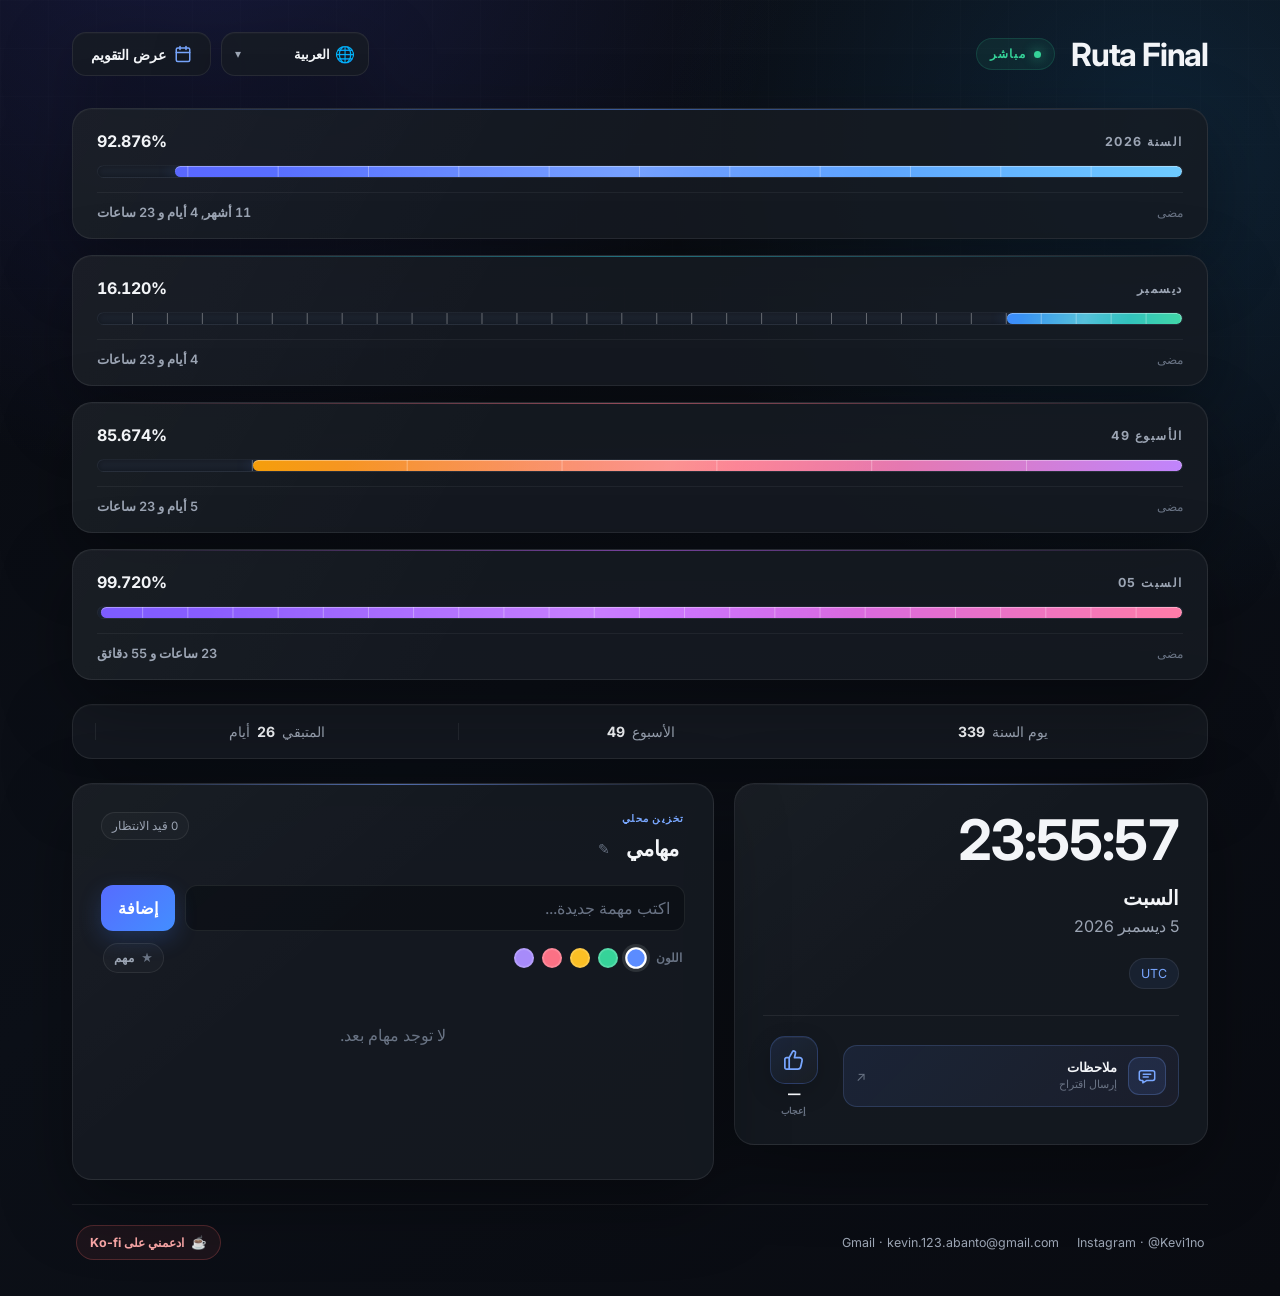
==== ar/index.html @ 969a5e6c "Añade versiones multilingües y detección de idioma" ====
<!DOCTYPE html>
<html lang="ar" dir="rtl" data-locale-code="ar" data-build="standalone-v14-i18n">
<head>
    <meta charset="UTF-8">

    <meta
        name="viewport"
        content="width=device-width, initial-scale=1.0"
    >

    <!-- SEO principal: traducir estos metadatos en cada versión de idioma -->
    <title>تقدّم السنة والشهر والأسبوع واليوم | RutaFinal</title>

    <meta
        name="description"
        content="شاهد لحظيًا مقدار ما مضى وما تبقّى من السنة والشهر والأسبوع واليوم. نظّم مهامك وأضف ملاحظات لكل يوم في التقويم."
    >

    <meta
        name="robots"
        content="index, follow, max-image-preview:large, max-snippet:-1, max-video-preview:-1"
    >

    <link rel="canonical" href="https://big-strategy.com/ar/">

    <link rel="alternate" hreflang="es" href="https://big-strategy.com/">
    <link rel="alternate" hreflang="en" href="https://big-strategy.com/en/">
    <link rel="alternate" hreflang="pt-BR" href="https://big-strategy.com/pt/">
    <link rel="alternate" hreflang="zh-Hans" href="https://big-strategy.com/zh/">
    <link rel="alternate" hreflang="ja" href="https://big-strategy.com/ja/">
    <link rel="alternate" hreflang="ko" href="https://big-strategy.com/ko/">
    <link rel="alternate" hreflang="de" href="https://big-strategy.com/de/">
    <link rel="alternate" hreflang="fr" href="https://big-strategy.com/fr/">
    <link rel="alternate" hreflang="it" href="https://big-strategy.com/it/">
    <link rel="alternate" hreflang="hi" href="https://big-strategy.com/hi/">
    <link rel="alternate" hreflang="ar" href="https://big-strategy.com/ar/">
    <link rel="alternate" hreflang="ru" href="https://big-strategy.com/ru/">
    <link rel="alternate" hreflang="x-default" href="https://big-strategy.com/">

    <!-- Identidad visual compartida por todos los idiomas -->
    <link rel="icon" href="/favicon.ico">
    <link rel="icon" type="image/png" sizes="48x48" href="/favicon-48x48.png">
    <link rel="icon" type="image/png" sizes="32x32" href="/favicon-32x32.png">
    <link rel="icon" type="image/png" sizes="16x16" href="/favicon-16x16.png">
    <link rel="apple-touch-icon" sizes="180x180" href="/apple-touch-icon.png">
    <link rel="manifest" href="/site.webmanifest">

    <meta name="application-name" content="RutaFinal">
    <meta name="apple-mobile-web-app-title" content="RutaFinal">
    <meta name="theme-color" content="#090b11">
    <meta name="color-scheme" content="dark">

    <!-- Vista previa al compartir; el texto se localizará por idioma -->
    <meta property="og:type" content="website">
    <meta property="og:site_name" content="RutaFinal">
    <meta property="og:locale" content="ar_SA">
    <meta property="og:url" content="https://big-strategy.com/ar/">
    <meta property="og:title" content="تقدّم السنة والشهر والأسبوع واليوم | RutaFinal">
    <meta property="og:description" content="شاهد لحظيًا مقدار ما مضى وما تبقّى من السنة والشهر والأسبوع واليوم. نظّم مهامك وأضف ملاحظات لكل يوم في التقويم.">

    <meta name="twitter:card" content="summary">
    <meta name="twitter:title" content="تقدّم السنة والشهر والأسبوع واليوم | RutaFinal">
    <meta name="twitter:description" content="شاهد لحظيًا مقدار ما مضى وما تبقّى من السنة والشهر والأسبوع واليوم. نظّم مهامك وأضف ملاحظات لكل يوم في التقويم.">

    <script type="application/ld+json">
    {
        "@context": "https://schema.org",
        "@type": "WebApplication",
        "name": "RutaFinal",
        "url": "https://big-strategy.com/ar/",
        "description": "شاهد لحظيًا مقدار ما مضى وما تبقّى من السنة والشهر والأسبوع واليوم. نظّم مهامك وأضف ملاحظات لكل يوم في التقويم.",
        "applicationCategory": "ProductivityApplication",
        "operatingSystem": "Any",
        "browserRequirements": "Requires JavaScript",
        "inLanguage": "ar",
        "isAccessibleForFree": true,
        "featureList": [
            "تقدّم السنة والشهر والأسبوع واليوم في الوقت الفعلي",
            "عرض الوقت المنقضي والمتبقي",
            "حفظ المهام الشخصية على الجهاز",
            "تقويم سنوي مع ملاحظات لكل يوم"
        ]
    }
    </script>

    

    <!-- Fuente Inter -->
    <link rel="preconnect" href="https://fonts.googleapis.com">

    <link
        rel="preconnect"
        href="https://fonts.gstatic.com"
        crossorigin
    >

    <link
        href="https://fonts.googleapis.com/css2?family=Inter:wght@300;400;500;600;700&display=swap"
        rel="stylesheet"
    >

    <!-- Estilos -->

    <!-- Estilos integrados: versión autónoma -->
    <style>
/* ==========================================
   VARIABLES
========================================== */

:root {
    --background: #090b11;
    --surface: rgba(23, 27, 35, 0.82);
    --surface-strong: #171b23;
    --surface-hover: #1d222c;

    --border: rgba(255, 255, 255, 0.08);
    --border-strong: rgba(255, 255, 255, 0.12);

    --text: #f3f5f8;
    --text-secondary: #9ca5b4;
    --text-muted: #697384;

    --primary: #5b8cff;
    --primary-soft: #79a7ff;
    --green: #36d399;

    --radius: 20px;

    --shadow:
        0 24px 70px rgba(0, 0, 0, 0.34),
        inset 0 1px 0 rgba(255, 255, 255, 0.025);
}


/* ==========================================
   RESET
========================================== */

*,
*::before,
*::after {
    margin: 0;
    padding: 0;
    box-sizing: border-box;
}

html {
    scroll-behavior: smooth;
}

button,
input {
    font: inherit;
}

button {
    border: none;
}

body {
    min-height: 100vh;

    font-family: "Inter", sans-serif;
    color: var(--text);

    background:
        radial-gradient(
            circle at 15% -10%,
            rgba(86, 92, 255, 0.18),
            transparent 34%
        ),
        radial-gradient(
            circle at 90% 10%,
            rgba(30, 166, 255, 0.12),
            transparent 30%
        ),
        linear-gradient(
            145deg,
            #090b11 0%,
            #0c1018 48%,
            #090b11 100%
        );

    -webkit-font-smoothing: antialiased;
    text-rendering: optimizeLegibility;
}

body::before {
    content: "";

    position: fixed;
    inset: 0;

    pointer-events: none;

    background-image:
        linear-gradient(
            rgba(255, 255, 255, 0.012) 1px,
            transparent 1px
        ),
        linear-gradient(
            90deg,
            rgba(255, 255, 255, 0.012) 1px,
            transparent 1px
        );

    background-size: 48px 48px;

    mask-image:
        linear-gradient(
            to bottom,
            black,
            transparent 85%
        );
}


/* ==========================================
   APP
========================================== */

.app {
    position: relative;
    z-index: 1;

    width: min(1200px, 100%);
    margin: 0 auto;
    padding: 32px;
}


/* ==========================================
   HEADER
========================================== */

.header {
    display: flex;
    align-items: center;
    justify-content: space-between;

    margin-bottom: 32px;
}

.logo {
    display: flex;
    align-items: center;
    gap: 16px;
}

.logo h1 {
    font-size: clamp(1.6rem, 3vw, 2rem);
    font-weight: 700;
    letter-spacing: -1.2px;
}

.live-badge {
    display: flex;
    align-items: center;
    gap: 8px;

    padding: 8px 13px;

    border: 1px solid rgba(54, 211, 153, 0.16);
    border-radius: 999px;

    background: rgba(54, 211, 153, 0.08);
    color: var(--green);

    font-size: 0.72rem;
    font-weight: 700;
    letter-spacing: 0.08em;
}

.live-dot {
    width: 7px;
    height: 7px;

    border-radius: 50%;
    background: var(--green);

    box-shadow: 0 0 12px rgba(54, 211, 153, 0.75);

    animation: pulse 2s infinite;
}

.settings-button,
.calendar-view-button {
    display: inline-flex;
    align-items: center;
    gap: 9px;

    padding: 0 18px;
    height: 44px;

    border: 1px solid var(--border);
    border-radius: 14px;

    cursor: pointer;

    background: var(--surface);
    color: var(--text);

    font-size: 0.88rem;
    font-weight: 600;
    letter-spacing: -0.01em;

    box-shadow: var(--shadow);

    transition:
        transform 180ms ease,
        background 180ms ease,
        border-color 180ms ease,
        box-shadow 180ms ease;
}

.settings-button:hover,
.calendar-view-button:hover {
    transform: translateY(-2px);

    background: var(--surface-hover);
    border-color: rgba(91, 140, 255, 0.45);
    box-shadow:
        0 10px 24px rgba(0, 0, 0, 0.35),
        0 0 16px rgba(91, 140, 255, 0.18);
}

.calendar-view-button:active {
    transform: translateY(0);
}

.calendar-view-button:focus-visible {
    outline: 3px solid rgba(121, 167, 255, 0.48);
    outline-offset: 3px;
}

.calendar-view-btn-icon {
    display: flex;
    align-items: center;
    justify-content: center;
    color: var(--primary-soft);
    flex-shrink: 0;
}

.calendar-view-btn-icon svg {
    width: 18px;
    height: 18px;
    stroke: currentColor;
}

.calendar-view-btn-text {
    white-space: nowrap;
}

/* ==========================================
   CALENDAR MODAL - MINIMALIST 4x3
========================================== */

.calendar-modal {
    position: fixed;
    inset: 0;
    z-index: 1000;

    display: flex;
    align-items: center;
    justify-content: center;

    padding: 16px;

    opacity: 0;
    visibility: hidden;
    pointer-events: none;

    transition:
        opacity 220ms ease,
        visibility 220ms ease;
}

.calendar-modal.is-open {
    opacity: 1;
    visibility: visible;
    pointer-events: auto;
}

.calendar-modal-backdrop {
    position: absolute;
    inset: 0;

    background: rgba(4, 6, 12, 0.85);
    backdrop-filter: blur(14px);
    -webkit-backdrop-filter: blur(14px);
}

.calendar-modal-dialog {
    position: relative;
    z-index: 1;

    display: flex;
    flex-direction: column;

    width: min(1560px, 96vw);
    max-height: 94vh;

    border: 1px solid var(--border-strong);
    border-radius: var(--radius);

    background:
        radial-gradient(
            circle at 10% 0%,
            rgba(255, 122, 112, 0.08),
            transparent 35%
        ),
        radial-gradient(
            circle at 90% 10%,
            rgba(91, 140, 255, 0.08),
            transparent 35%
        ),
        linear-gradient(
            165deg,
            #11151f 0%,
            #0b0e15 100%
        );

    box-shadow:
        0 32px 80px rgba(0, 0, 0, 0.7),
        0 0 0 1px rgba(255, 255, 255, 0.06);

    transform: scale(0.96) translateY(12px);
    transition: transform 240ms cubic-bezier(0.16, 1, 0.3, 1);
    overflow: hidden;
}

.calendar-modal.is-open .calendar-modal-dialog {
    transform: scale(1) translateY(0);
}

/* Header */
.calendar-modal-header {
    display: flex;
    align-items: center;
    justify-content: space-between;
    gap: 16px;

    padding: 16px 24px 12px;
    border-bottom: 1px solid rgba(255, 255, 255, 0.06);
}

.calendar-modal-title {
    display: flex;
    align-items: baseline;
    gap: 8px;

    font-size: clamp(1.3rem, 2.6vw, 1.75rem);
    font-weight: 700;
    letter-spacing: -0.02em;
    line-height: 1;
}

.calendar-title-year {
    color: #ff7a70;
    font-weight: 800;
}

.calendar-title-name {
    color: var(--text);
}

.calendar-modal-close {
    display: grid;
    place-items: center;

    width: 36px;
    height: 36px;

    border: 1px solid var(--border);
    border-radius: 10px;

    cursor: pointer;

    background: var(--surface);
    color: var(--text-secondary);

    font-size: 1.05rem;

    transition:
        transform 180ms ease,
        background 180ms ease,
        color 180ms ease,
        border-color 180ms ease;
}

.calendar-modal-close:hover {
    transform: scale(1.08);
    background: rgba(239, 68, 68, 0.16);
    color: #f87171;
    border-color: rgba(239, 68, 68, 0.4);
}

.calendar-modal-close:focus-visible {
    outline: 3px solid rgba(239, 68, 68, 0.4);
    outline-offset: 2px;
}

/* Modal Body */
.calendar-modal-body {
    padding: 14px 20px 16px;
    overflow-y: auto;
    overscroll-behavior: contain;
    display: flex;
    flex-direction: column;
    gap: 14px;
}

.calendar-modal-body::-webkit-scrollbar {
    width: 6px;
}

.calendar-modal-body::-webkit-scrollbar-track {
    background: rgba(255, 255, 255, 0.02);
}

.calendar-modal-body::-webkit-scrollbar-thumb {
    background: rgba(255, 255, 255, 0.14);
    border-radius: 999px;
}

/* 12 Months Grid: Desktop 6 columns x 2 rows (Enero - Junio / Julio - Diciembre) */
.calendar-months-grid {
    display: grid;
    grid-template-columns: repeat(6, 1fr);
    grid-template-rows: repeat(2, auto);
    gap: 14px 18px;
    width: 100%;
}

.month-card {
    display: flex;
    flex-direction: column;
    padding: 4px 6px 8px;
    background: transparent;
    border-radius: 10px;
    transition: background 160ms ease;
}

.month-card:hover {
    background: rgba(255, 255, 255, 0.02);
}

.month-card-header {
    display: flex;
    align-items: center;
    justify-content: flex-start;
    margin-bottom: 6px;
}

.month-name {
    font-size: 0.88rem;
    font-weight: 700;
    color: var(--text);
    text-transform: capitalize;
    letter-spacing: -0.01em;
}

/* Weekday header row */
.month-weekdays {
    display: grid;
    grid-template-columns: repeat(7, 1fr);
    gap: 1px;
    margin-bottom: 4px;
}

.month-weekday {
    text-align: center;
    font-size: 0.62rem;
    font-weight: 600;
    color: var(--text-muted);
    text-transform: capitalize;
}

/* Days grid */
.month-days-grid {
    display: grid;
    grid-template-columns: repeat(7, 1fr);
    gap: 2px 1px;
}

.day-cell {
    position: relative;
    aspect-ratio: 1 / 1;

    display: flex;
    align-items: center;
    justify-content: center;

    border-radius: 5px;
    font-size: 0.72rem;
    font-weight: 500;
    font-variant-numeric: tabular-nums;
    color: var(--text);
    border: 1px solid transparent;

    transition: transform 120ms ease, background 120ms ease, border-color 120ms ease;
}

.day-cell.is-empty {
    pointer-events: none;
    background: transparent;
}

.day-cell .day-number {
    position: relative;
    z-index: 1;
    line-height: 1;
}

/* Clickable Day (Hoy y fechas futuras) */
.day-cell.is-clickable {
    cursor: pointer;
}

.day-cell.is-clickable:hover {
    background: rgba(255, 255, 255, 0.08);
    transform: scale(1.16);
    z-index: 4;
}

.day-cell.is-clickable:focus-visible {
    outline: 2px solid #5b8cff;
    outline-offset: 1px;
    z-index: 4;
}

/* Day with Note: Star indicator without covering number */
.day-cell.has-note {
    border-color: rgba(245, 158, 11, 0.35);
}

.day-cell.has-note:not(.is-today) {
    background: rgba(245, 158, 11, 0.08);
}

.day-note-star {
    position: absolute;
    top: 1px;
    right: 2px;
    z-index: 3;
    font-size: 0.52rem;
    color: #fbbf24;
    line-height: 1;
    pointer-events: none;
    text-shadow: 0 0 4px rgba(251, 191, 36, 0.7);
}

/* Past Day (Con X roja y número claramente visible) */
.day-cell.is-past {
    color: var(--text);
}

.day-cell.is-past .day-number {
    color: #f3f5f8;
    font-weight: 600;
}

.day-cell.is-past .day-x-mark {
    position: absolute;
    inset: 0;
    z-index: 2;
    display: flex;
    align-items: center;
    justify-content: center;
    color: #ef4444;
    font-size: 0.92em;
    font-weight: 700;
    line-height: 1;
    pointer-events: none;
    opacity: 0.88;
}

.day-cell.is-past:hover {
    background: rgba(239, 68, 68, 0.18);
    transform: scale(1.18);
    z-index: 5;
}

/* Today (Highlighted) */
.day-cell.is-today {
    background: #5b8cff;
    border-radius: 50%;
    color: #ffffff;
    font-weight: 700;
    box-shadow: 0 0 8px rgba(91, 140, 255, 0.65);
    z-index: 3;
}

.day-cell.is-today .day-number {
    color: #ffffff;
}

.day-cell.is-today:hover {
    transform: scale(1.22);
    z-index: 5;
}

/* Future Day */
.day-cell.is-future {
    color: var(--text-secondary);
}

.day-cell.is-future:hover {
    background: rgba(255, 255, 255, 0.08);
    color: var(--text);
    transform: scale(1.18);
    z-index: 5;
}

/* Bottom Stats & Legend */
.calendar-modal-bottom {
    display: flex;
    align-items: center;
    justify-content: space-between;
    flex-wrap: wrap;
    gap: 12px 16px;

    padding-top: 14px;
    border-top: 1px solid rgba(255, 255, 255, 0.08);
}

.calendar-modal-stats {
    display: flex;
    align-items: center;
    gap: 10px;
    flex-wrap: wrap;
}

.calendar-stat-pill {
    display: inline-flex;
    align-items: center;
    gap: 8px;

    padding: 7px 14px;

    border: 1px solid var(--border);
    border-radius: 12px;

    background: var(--surface);
    font-size: 0.8rem;
    transition: transform 140ms ease, background 140ms ease;
}

.calendar-stat-pill.is-elapsed {
    border-color: rgba(239, 68, 68, 0.28);
    background: rgba(239, 68, 68, 0.08);
}

.calendar-stat-pill.is-today {
    border-color: rgba(91, 140, 255, 0.35);
    background: rgba(91, 140, 255, 0.1);
}

.calendar-stat-pill.is-remaining {
    border-color: rgba(54, 211, 153, 0.28);
    background: rgba(54, 211, 153, 0.08);
}

.calendar-stat-label {
    display: inline-flex;
    align-items: center;
    gap: 6px;
    color: var(--text-secondary);
    font-weight: 600;
}

.calendar-stat-dot {
    display: inline-block;
    width: 6px;
    height: 6px;
    border-radius: 50%;
    flex-shrink: 0;
}

.calendar-stat-pill.is-elapsed .calendar-stat-dot {
    background: #ef4444;
    box-shadow: 0 0 6px #ef4444;
}

.calendar-stat-pill.is-today .calendar-stat-dot {
    background: #5b8cff;
    box-shadow: 0 0 6px #5b8cff;
}

.calendar-stat-pill.is-remaining .calendar-stat-dot {
    background: #36d399;
    box-shadow: 0 0 6px #36d399;
}

.calendar-stat-values {
    display: inline-flex;
    align-items: baseline;
    gap: 5px;
}

.calendar-stat-val {
    color: var(--text);
    font-weight: 700;
    font-variant-numeric: tabular-nums;
}

.calendar-stat-pill.is-elapsed .calendar-stat-val {
    color: #fca5a5;
}

.calendar-stat-pill.is-today .calendar-stat-val {
    color: #93c5fd;
}

.calendar-stat-pill.is-remaining .calendar-stat-val {
    color: #6ee7b7;
}

.calendar-stat-percent {
    color: var(--text-muted);
    font-size: 0.74rem;
    font-weight: 500;
}

/* Legend */
.calendar-legend {
    display: inline-flex;
    align-items: center;
    gap: 16px;
    flex-wrap: wrap;
    font-size: 0.76rem;
    color: var(--text-secondary);
}

.calendar-legend-item {
    display: inline-flex;
    align-items: center;
    gap: 6px;
}

.legend-bullet {
    display: inline-flex;
    align-items: center;
    justify-content: center;
    width: 16px;
    height: 16px;
    border-radius: 4px;
    font-size: 0.68rem;
    font-weight: 800;
}

.legend-bullet.is-past {
    color: #ef4444;
    background: rgba(239, 68, 68, 0.16);
    border: 1px solid rgba(239, 68, 68, 0.35);
}

.legend-bullet.is-today {
    background: #5b8cff;
    border-radius: 50%;
    color: #ffffff;
    box-shadow: 0 0 6px rgba(91, 140, 255, 0.6);
}

.legend-bullet.is-remaining {
    background: rgba(255, 255, 255, 0.06);
    border: 1px solid rgba(255, 255, 255, 0.12);
    color: var(--text-muted);
}

.legend-bullet.is-note {
    background: rgba(245, 158, 11, 0.16);
    border: 1px solid rgba(245, 158, 11, 0.4);
    color: #fbbf24;
}

/* Responsive: Mobile & Tablet (3 columnas de meses y cuadros inferiores adaptados) */
@media (max-width: 960px) {
    .calendar-modal {
        padding: 8px;
    }

    .calendar-modal-dialog {
        width: 100%;
        max-height: 98vh;
        border-radius: 14px;
    }

    .calendar-modal-header {
        padding: 10px 14px 8px;
    }

    .calendar-modal-title {
        font-size: 1.15rem;
    }

    .calendar-modal-close {
        width: 32px;
        height: 32px;
        font-size: 0.95rem;
    }

    .calendar-modal-body {
        padding: 10px 12px 12px;
        gap: 10px;
    }

    /* 3 columnas x 4 filas en celular y tablet */
    .calendar-months-grid {
        grid-template-columns: repeat(3, 1fr);
        grid-template-rows: repeat(4, auto);
        gap: 8px 10px;
    }

    .month-card {
        padding: 3px 4px 6px;
    }

    .month-card-header {
        margin-bottom: 4px;
    }

    .month-name {
        font-size: 0.78rem;
    }

    .month-weekdays {
        gap: 1px;
        margin-bottom: 2px;
    }

    .month-weekday {
        font-size: 0.58rem;
    }

    .month-days-grid {
        gap: 2px 1px;
    }

    .day-cell {
        font-size: 0.68rem;
        border-radius: 4px;
    }

    .day-cell.is-past .day-x-mark {
        font-size: 0.92em;
    }

    .day-note-star {
        top: 1px;
        right: 1px;
        font-size: 0.46rem;
    }

    /* Cuadros finales de información: 100% responsive para celular */
    .calendar-modal-bottom {
        display: flex;
        flex-direction: column;
        gap: 8px;
        padding-top: 10px;
        border-top: 1px solid rgba(255, 255, 255, 0.08);
        width: 100%;
    }

    .calendar-modal-stats {
        display: grid;
        grid-template-columns: repeat(3, 1fr);
        gap: 6px;
        width: 100%;
    }

    .calendar-stat-pill {
        display: flex;
        flex-direction: column;
        align-items: center;
        justify-content: center;
        text-align: center;
        padding: 7px 4px 6px;
        border-radius: 10px;
        gap: 3px;
        min-width: 0;
        width: 100%;
    }

    .calendar-stat-label {
        font-size: 0.62rem;
        font-weight: 600;
        text-transform: uppercase;
        letter-spacing: 0.02em;
        gap: 4px;
        white-space: nowrap;
        overflow: hidden;
        text-overflow: ellipsis;
        max-width: 100%;
    }

    .calendar-stat-dot {
        width: 5px;
        height: 5px;
    }

    .calendar-stat-values {
        display: flex;
        align-items: baseline;
        justify-content: center;
        gap: 3px;
        flex-wrap: wrap;
    }

    .calendar-stat-val {
        font-size: 0.88rem;
        font-weight: 800;
        line-height: 1.1;
    }

    .calendar-stat-percent {
        font-size: 0.62rem;
        line-height: 1;
    }

    .calendar-legend {
        display: flex;
        align-items: center;
        justify-content: center;
        flex-wrap: wrap;
        gap: 6px 12px;
        padding: 6px 8px;
        border-radius: 10px;
        background: rgba(255, 255, 255, 0.03);
        border: 1px solid rgba(255, 255, 255, 0.05);
        font-size: 0.66rem;
        width: 100%;
    }

    .legend-bullet {
        width: 13px;
        height: 13px;
        font-size: 0.6rem;
    }
}

@media (max-width: 480px) {
    .calendar-months-grid {
        gap: 6px 6px;
    }

    .month-name {
        font-size: 0.72rem;
    }

    .month-weekday {
        font-size: 0.52rem;
    }

    .day-cell {
        font-size: 0.62rem;
    }

    .day-note-star {
        top: 0px;
        right: 1px;
        font-size: 0.42rem;
    }

    .calendar-modal-stats {
        gap: 4px;
    }

    .calendar-stat-pill {
        padding: 6px 2px 5px;
    }

    .calendar-stat-label {
        font-size: 0.58rem;
        gap: 3px;
    }

    .calendar-stat-val {
        font-size: 0.82rem;
    }

    .calendar-stat-percent {
        font-size: 0.58rem;
    }

    .calendar-legend {
        font-size: 0.62rem;
        gap: 4px 8px;
        padding: 4px 6px;
    }
}

/* ==========================================
   CALENDAR NOTE MODAL
========================================== */

.calendar-note-modal {
    position: fixed;
    inset: 0;
    z-index: 1050;

    display: flex;
    align-items: center;
    justify-content: center;

    padding: 16px;

    opacity: 0;
    visibility: hidden;
    pointer-events: none;

    transition:
        opacity 200ms ease,
        visibility 200ms ease;
}

.calendar-note-modal.is-open {
    opacity: 1;
    visibility: visible;
    pointer-events: auto;
}

.calendar-note-backdrop {
    position: absolute;
    inset: 0;

    background: rgba(4, 6, 12, 0.78);
    backdrop-filter: blur(8px);
    -webkit-backdrop-filter: blur(8px);
}

.calendar-note-dialog {
    position: relative;
    z-index: 1;

    width: min(440px, 100%);

    border: 1px solid var(--border-strong);
    border-radius: 18px;

    background:
        radial-gradient(
            circle at 10% 0%,
            rgba(245, 158, 11, 0.08),
            transparent 40%
        ),
        linear-gradient(
            165deg,
            #171c28 0%,
            #0e121a 100%
        );

    box-shadow:
        0 24px 60px rgba(0, 0, 0, 0.75),
        0 0 0 1px rgba(255, 255, 255, 0.06);

    transform: scale(0.95) translateY(8px);
    transition: transform 200ms cubic-bezier(0.16, 1, 0.3, 1);
    overflow: hidden;
}

.calendar-note-modal.is-open .calendar-note-dialog {
    transform: scale(1) translateY(0);
}

.calendar-note-header {
    display: flex;
    align-items: center;
    justify-content: space-between;
    gap: 12px;

    padding: 16px 20px 12px;
    border-bottom: 1px solid rgba(255, 255, 255, 0.06);
}

.calendar-note-header-info {
    display: flex;
    align-items: center;
    gap: 8px;
}

.calendar-note-icon {
    display: grid;
    place-items: center;
    width: 28px;
    height: 28px;
    border-radius: 8px;
    background: rgba(245, 158, 11, 0.15);
    border: 1px solid rgba(245, 158, 11, 0.35);
    color: #fbbf24;
    font-size: 0.9rem;
}

.calendar-note-title {
    font-size: 1.05rem;
    font-weight: 700;
    color: var(--text);
    letter-spacing: -0.01em;
}

.calendar-note-close {
    display: grid;
    place-items: center;
    width: 32px;
    height: 32px;
    border: 1px solid var(--border);
    border-radius: 8px;
    cursor: pointer;
    background: var(--surface);
    color: var(--text-secondary);
    font-size: 0.95rem;
    transition:
        transform 160ms ease,
        background 160ms ease,
        color 160ms ease,
        border-color 160ms ease;
}

.calendar-note-close:hover {
    transform: scale(1.08);
    background: rgba(239, 68, 68, 0.16);
    color: #f87171;
    border-color: rgba(239, 68, 68, 0.4);
}

.calendar-note-close:focus-visible {
    outline: 3px solid rgba(239, 68, 68, 0.4);
    outline-offset: 2px;
}

.calendar-note-form {
    display: flex;
    flex-direction: column;
    gap: 12px;
    padding: 16px 20px 20px;
}

.calendar-note-date-display {
    font-size: 0.82rem;
    font-weight: 600;
    color: #93c5fd;
    text-transform: capitalize;
}

.calendar-note-input {
    width: 100%;
    min-height: 100px;
    padding: 12px 14px;
    border-radius: 12px;
    border: 1px solid var(--border);
    background: rgba(255, 255, 255, 0.03);
    color: var(--text);
    font-family: inherit;
    font-size: 0.88rem;
    line-height: 1.5;
    resize: vertical;
    transition: border-color 160ms ease, background 160ms ease, box-shadow 160ms ease;
}

.calendar-note-input::placeholder {
    color: var(--text-muted);
}

.calendar-note-input:focus {
    outline: none;
    border-color: rgba(91, 140, 255, 0.55);
    background: rgba(255, 255, 255, 0.05);
    box-shadow: 0 0 0 3px rgba(91, 140, 255, 0.18);
}

.calendar-note-actions {
    display: flex;
    align-items: center;
    justify-content: flex-end;
    gap: 10px;
    margin-top: 4px;
}

.calendar-note-save-btn {
    display: inline-flex;
    align-items: center;
    justify-content: center;
    padding: 8px 18px;
    border: none;
    border-radius: 10px;
    background: linear-gradient(135deg, #3b82f6 0%, #2563eb 100%);
    color: #ffffff;
    font-family: inherit;
    font-size: 0.84rem;
    font-weight: 600;
    cursor: pointer;
    box-shadow: 0 4px 12px rgba(37, 99, 235, 0.35);
    transition: transform 160ms ease, box-shadow 160ms ease, filter 160ms ease;
}

.calendar-note-save-btn:hover {
    transform: translateY(-1px);
    filter: brightness(1.1);
    box-shadow: 0 6px 16px rgba(37, 99, 235, 0.45);
}

.calendar-note-save-btn:active {
    transform: translateY(0);
}

.calendar-note-delete-btn {
    display: inline-flex;
    align-items: center;
    justify-content: center;
    padding: 8px 14px;
    border: 1px solid rgba(239, 68, 68, 0.3);
    border-radius: 10px;
    background: rgba(239, 68, 68, 0.1);
    color: #fca5a5;
    font-family: inherit;
    font-size: 0.84rem;
    font-weight: 600;
    cursor: pointer;
    transition: transform 160ms ease, background 160ms ease, border-color 160ms ease;
}

.calendar-note-delete-btn:hover {
    transform: translateY(-1px);
    background: rgba(239, 68, 68, 0.2);
    border-color: rgba(239, 68, 68, 0.5);
    color: #f87171;
}

.calendar-note-delete-btn:active {
    transform: translateY(0);
}


/* ==========================================
   PROGRESS
========================================== */

.progress-panel {
    display: flex;
    flex-direction: column;
    gap: 16px;
}

.progress-card {
    --bar-start: #5a67ff;
    --bar-middle: #548fff;
    --bar-end: #6ecbff;

    position: relative;
    overflow: hidden;

    cursor: pointer;
    outline: none;

    padding: 22px 24px 18px;

    border: 1px solid var(--border);
    border-radius: var(--radius);

    background:
        linear-gradient(
            120deg,
            rgba(255, 255, 255, 0.025),
            transparent 38%
        ),
        var(--surface);

    box-shadow: var(--shadow);

    transition:
        transform 200ms ease,
        border-color 200ms ease,
        background 200ms ease;
}

.progress-card:focus-visible {
    border-color: rgba(121, 167, 255, 0.68);

    box-shadow:
        0 0 0 3px rgba(91, 140, 255, 0.14),
        var(--shadow);
}

.progress-card > .progress-info,
.progress-card > .progress-bar,
.progress-card > .progress-detail {
    will-change: transform, opacity, filter;
}

.progress-card.is-switching > .progress-info,
.progress-card.is-switching > .progress-bar,
.progress-card.is-switching > .progress-detail {
    animation:
        progress-out-left 170ms ease-in forwards;
}

.progress-card.is-entering > .progress-info,
.progress-card.is-entering > .progress-bar,
.progress-card.is-entering > .progress-detail {
    animation:
        progress-in-right 260ms cubic-bezier(0.22, 1, 0.36, 1) both;
}

.progress-card.is-remaining {
    background:
        linear-gradient(
            120deg,
            rgba(91, 140, 255, 0.075),
            transparent 42%
        ),
        var(--surface);
}

.progress-card:nth-child(2) {
    --bar-start: #3d8bfd;
    --bar-middle: #2ab7ca;
    --bar-end: #41d7a7;
}

.progress-card:nth-child(3) {
    --bar-start: #f59e0b;
    --bar-middle: #fb7185;
    --bar-end: #c084fc;
}

.progress-card:nth-child(4) {
    --bar-start: #7c5cff;
    --bar-middle: #c35fff;
    --bar-end: #ff7ca8;
}

.progress-card::before {
    content: "";

    position: absolute;
    top: 0;
    left: 24px;
    right: 24px;

    height: 1px;

    background:
        linear-gradient(
            90deg,
            transparent,
            var(--bar-middle),
            transparent
        );

    opacity: 0.55;
}

.progress-card:hover {
    transform: translateY(-2px);

    border-color: var(--border-strong);

    background:
        linear-gradient(
            120deg,
            rgba(255, 255, 255, 0.04),
            transparent 42%
        ),
        var(--surface-hover);
}

.progress-info {
    display: flex;
    align-items: center;
    justify-content: space-between;
    gap: 20px;

    margin-bottom: 14px;
}

.progress-title {
    color: var(--text-secondary);

    font-size: 0.78rem;
    font-weight: 700;
    letter-spacing: 0.12em;
}

.progress-value {
    color: var(--text);

    font-size: 1rem;
    font-weight: 700;
    font-variant-numeric: tabular-nums;
}

.progress-bar {
    --segments: 12;

    position: relative;

    width: 100%;
    height: 13px;

    overflow: hidden;

    border: 1px solid rgba(255, 255, 255, 0.035);
    border-radius: 999px;

    background:
        linear-gradient(
            180deg,
            #202734,
            #171d27
        );

    box-shadow:
        inset 0 2px 5px rgba(0, 0, 0, 0.3);
}
.progress-bar::after {
    content: "";

    position: absolute;
    inset: 0;

    pointer-events: none;
    border-radius: inherit;

    background-image:
        linear-gradient(
            to right,
            transparent calc(100% - 1px),
            rgba(255, 255, 255, 0.45) calc(100% - 1px)
        );

    background-size: calc(100% / var(--segments)) 100%;
    background-repeat: repeat-x;

    opacity: 0.75;
}
.progress-fill {
    position: relative;

    width: 0%;
    height: 100%;

    overflow: hidden;

    border-radius: inherit;

    background:
        linear-gradient(
            90deg,
            var(--bar-start) 0%,
            var(--bar-middle) 52%,
            var(--bar-end) 100%
        );

    box-shadow:
        0 0 18px rgba(79, 140, 255, 0.3),
        inset 0 1px 0 rgba(255, 255, 255, 0.35);

    transition: width 800ms cubic-bezier(0.22, 1, 0.36, 1);
}

.progress-card.is-remaining .progress-fill {
    margin-left: auto;

    background:
        linear-gradient(
            270deg,
            var(--bar-start) 0%,
            var(--bar-middle) 52%,
            var(--bar-end) 100%
        );
}

.progress-fill::after {
    content: "";

    position: absolute;
    inset: 0;

    background:
        linear-gradient(
            110deg,
            transparent 10%,
            rgba(255, 255, 255, 0.2) 45%,
            transparent 70%
        );

    transform: translateX(-80%);
}

.progress-detail {
    display: flex;
    align-items: center;
    justify-content: space-between;
    gap: 20px;

    margin-top: 14px;
    padding-top: 12px;

    border-top: 1px solid rgba(255, 255, 255, 0.055);

    color: var(--text-muted);

    font-size: 0.78rem;
}

.progress-detail strong {
    color: var(--text-secondary);

    font-size: 0.8rem;
    font-weight: 600;
    font-variant-numeric: tabular-nums;
}


/* ==========================================
   STATUS
========================================== */

.status-card {
    display: grid;
    grid-template-columns: repeat(3, 1fr);

    margin: 24px 0;
    padding: 18px 22px;

    border: 1px solid var(--border);
    border-radius: var(--radius);

    background: var(--surface);

    color: var(--text-secondary);

    box-shadow: var(--shadow);
}

.status-card span {
    display: flex;
    align-items: center;
    justify-content: center;
    gap: 7px;

    min-width: 0;

    font-size: 0.88rem;
}

.status-card span + span {
    border-left: 1px solid rgba(255, 255, 255, 0.07);
}

.status-card strong {
    color: var(--text);
    font-variant-numeric: tabular-nums;
}


/* ==========================================
   BOTTOM
========================================== */

.bottom-grid {
    display: grid;
    grid-template-columns:
        minmax(280px, 0.85fr)
        minmax(360px, 1.15fr);

    gap: 20px;
}

.clock-card,
.tasks-card {
    position: relative;
    overflow: hidden;

    min-height: 310px;
    padding: 28px;

    border: 1px solid var(--border);
    border-radius: var(--radius);

    background:
        linear-gradient(
            140deg,
            rgba(255, 255, 255, 0.025),
            transparent 42%
        ),
        var(--surface);

    box-shadow: var(--shadow);
}

.clock-card::before,
.tasks-card::before {
    content: "";

    position: absolute;
    top: 0;
    left: 26px;
    right: 26px;

    height: 1px;

    background:
        linear-gradient(
            90deg,
            transparent,
            rgba(116, 156, 255, 0.62),
            transparent
        );
}


/* ==========================================
   CLOCK
========================================== */

.clock-card {
    display: flex;
    flex-direction: column;
    justify-content: center;
}

.clock {
    margin-bottom: 18px;

    font-size: clamp(2.5rem, 5vw, 3.5rem);
    font-weight: 700;
    letter-spacing: -3px;
    line-height: 1;

    font-variant-numeric: tabular-nums;
}

.day-name {
    margin-bottom: 6px;

    font-size: 1.25rem;
    font-weight: 600;
    text-transform: capitalize;
}

.full-date {
    margin-bottom: 22px;

    color: var(--text-secondary);
    text-transform: capitalize;
}

.timezone {
    align-self: flex-start;

    display: inline-flex;
    align-items: center;

    padding: 7px 11px;

    border: 1px solid var(--border);
    border-radius: 999px;

    background: rgba(91, 140, 255, 0.08);
    color: var(--primary-soft);

    font-size: 0.78rem;
}

.engagement-panel {
    display: grid;
    grid-template-columns: minmax(0, 1fr) auto;
    align-items: center;
    gap: 18px;

    width: 100%;
    margin-top: 26px;
    padding-top: 20px;

    border-top: 1px solid rgba(255, 255, 255, 0.07);
}

.feedback-card {
    display: grid;
    grid-template-columns: 38px minmax(0, 1fr) auto;
    align-items: center;
    gap: 11px;

    min-width: 0;
    padding: 11px 12px;

    border: 1px solid rgba(121, 167, 255, 0.19);
    border-radius: 14px;

    background:
        linear-gradient(
            135deg,
            rgba(91, 140, 255, 0.1),
            rgba(167, 139, 250, 0.055)
        );

    color: var(--text);
    text-decoration: none;

    transition:
        transform 180ms ease,
        border-color 180ms ease,
        background 180ms ease,
        box-shadow 180ms ease;
}

.feedback-card:hover {
    transform: translateY(-2px);
    border-color: rgba(121, 167, 255, 0.42);
    background:
        linear-gradient(
            135deg,
            rgba(91, 140, 255, 0.16),
            rgba(167, 139, 250, 0.09)
        );
    box-shadow: 0 12px 28px rgba(0, 0, 0, 0.2);
}

.feedback-card:focus-visible,
.like-button:focus-visible {
    outline: 3px solid rgba(121, 167, 255, 0.48);
    outline-offset: 3px;
}

.feedback-card-icon {
    display: grid;
    place-items: center;

    width: 38px;
    height: 38px;

    border: 1px solid rgba(121, 167, 255, 0.24);
    border-radius: 11px;

    background: rgba(91, 140, 255, 0.12);
    color: var(--primary-soft);
}

.feedback-card-icon svg {
    width: 20px;
    height: 20px;

    fill: none;
    stroke: currentColor;
    stroke-width: 1.8;
    stroke-linecap: round;
    stroke-linejoin: round;
}

.feedback-card-copy {
    display: flex;
    flex-direction: column;
    gap: 3px;

    min-width: 0;
}

.feedback-card-copy strong {
    font-size: 0.8rem;
    line-height: 1.2;
}

.feedback-card-copy small {
    overflow: hidden;

    color: var(--text-muted);

    font-size: 0.66rem;
    line-height: 1.2;
    text-overflow: ellipsis;
    white-space: nowrap;
}

.feedback-card-arrow {
    color: var(--text-muted);

    font-size: 0.82rem;
}

.like-widget {
    display: grid;
    justify-items: center;
    gap: 3px;

    min-width: 62px;
}

.like-button {
    display: grid;
    place-items: center;

    width: 48px;
    height: 48px;

    border: 1px solid rgba(91, 140, 255, 0.25);
    border-radius: 15px;

    cursor: pointer;

    background:
        linear-gradient(
            145deg,
            rgba(91, 140, 255, 0.12),
            rgba(255, 255, 255, 0.025)
        );
    color: var(--primary-soft);

    box-shadow:
        inset 0 1px 0 rgba(255, 255, 255, 0.05),
        0 8px 24px rgba(0, 0, 0, 0.16);

    transition:
        transform 170ms ease,
        color 170ms ease,
        border-color 170ms ease,
        background 170ms ease,
        box-shadow 170ms ease;
}

.like-button:hover:not(:disabled) {
    transform: translateY(-2px) scale(1.03);
    border-color: rgba(91, 140, 255, 0.52);
}

.like-button:active:not(:disabled) {
    transform: scale(0.94);
}

.like-button.is-liked {
    border-color: rgba(91, 140, 255, 0.72);
    background:
        linear-gradient(
            145deg,
            rgba(91, 140, 255, 0.98),
            rgba(84, 111, 255, 0.88)
        );
    color: #ffffff;

    box-shadow:
        0 10px 28px rgba(76, 112, 255, 0.28),
        inset 0 1px 0 rgba(255, 255, 255, 0.25);
}

.like-button:disabled {
    cursor: wait;
    opacity: 0.62;
}

.like-icon {
    width: 23px;
    height: 23px;

    fill: none;
    stroke: currentColor;
    stroke-width: 1.8;
    stroke-linecap: round;
    stroke-linejoin: round;
}

.like-button.is-liked .like-icon {
    fill: currentColor;
}

.like-count {
    color: var(--text);

    font-size: 0.78rem;
    font-weight: 800;
    font-variant-numeric: tabular-nums;
    line-height: 1.2;
}

.like-label {
    color: var(--text-muted);

    font-size: 0.58rem;
    font-weight: 600;
}


/* ==========================================
   LOCAL TASKS
========================================== */

.tasks-header {
    display: flex;
    align-items: flex-start;
    justify-content: space-between;
    gap: 18px;

    margin-bottom: 20px;
}

.tasks-header > div {
    min-width: 0;
}

.tasks-label {
    display: block;

    margin-bottom: 7px;

    color: var(--primary-soft);

    font-size: 0.65rem;
    font-weight: 700;
    letter-spacing: 0.12em;
}

.tasks-title-row {
    display: flex;
    align-items: center;
    gap: 7px;

    min-width: 0;
}

.tasks-title {
    min-width: 40px;
    max-width: 100%;

    padding: 3px 5px;
    margin-left: -5px;

    outline: none;
    border: 1px solid transparent;
    border-radius: 8px;

    overflow: hidden;
    white-space: nowrap;

    font-size: 1.3rem;
    letter-spacing: -0.03em;

    transition:
        color 180ms ease,
        border-color 180ms ease,
        background 180ms ease,
        box-shadow 180ms ease;
}

.tasks-title:hover {
    border-color: var(--border);
    background: rgba(255, 255, 255, 0.025);
}

.tasks-title:focus {
    border-color: rgba(91, 140, 255, 0.62);
    background: rgba(8, 11, 17, 0.72);

    box-shadow:
        0 0 0 3px rgba(91, 140, 255, 0.1);
}

.edit-title-button {
    flex: 0 0 auto;

    display: grid;
    place-items: center;

    width: 27px;
    height: 27px;

    border: 1px solid transparent;
    border-radius: 8px;

    cursor: pointer;

    background: transparent;
    color: var(--text-muted);

    font-size: 0.9rem;

    transition:
        color 180ms ease,
        border-color 180ms ease,
        background 180ms ease;
}

.edit-title-button:hover {
    border-color: var(--border);
    background: rgba(255, 255, 255, 0.04);
    color: var(--primary-soft);
}

.task-count {
    flex-shrink: 0;

    padding: 6px 10px;

    border: 1px solid var(--border);
    border-radius: 999px;

    background: rgba(255, 255, 255, 0.025);
    color: var(--text-secondary);

    font-size: 0.72rem;
}

.task-form {
    display: grid;
    grid-template-columns: 1fr auto;
    gap: 10px;

    margin-bottom: 18px;
}

.task-options {
    grid-column: 1 / -1;

    display: flex;
    align-items: center;
    justify-content: space-between;
    gap: 16px;

    padding: 2px 2px 0;
}

.task-colors {
    display: flex;
    align-items: center;
    gap: 10px;

    min-width: 0;

    border: 0;
}

.task-colors legend {
    float: left;

    margin-right: 1px;

    color: var(--text-muted);

    font-size: 0.72rem;
    font-weight: 600;
}

.color-options {
    display: flex;
    align-items: center;
    gap: 8px;
}

.color-options label {
    position: relative;

    display: block;

    cursor: pointer;
}

.color-options input {
    position: absolute;

    width: 1px;
    height: 1px;

    opacity: 0;
}

.color-swatch {
    display: block;

    width: 20px;
    height: 20px;

    border: 2px solid rgba(255, 255, 255, 0.16);
    border-radius: 50%;

    transition:
        transform 160ms ease,
        border-color 160ms ease,
        box-shadow 160ms ease;
}

.color-options label:hover .color-swatch {
    transform: scale(1.12);
}

.color-options input:checked + .color-swatch {
    transform: scale(1.08);
    border-color: #ffffff;

    box-shadow:
        0 0 0 3px rgba(255, 255, 255, 0.11);
}

.color-options input:focus-visible + .color-swatch {
    outline: 2px solid var(--primary-soft);
    outline-offset: 3px;
}

.color-blue {
    background: #5b8cff;
}

.color-green {
    background: #36d399;
}

.color-amber {
    background: #fbbf24;
}

.color-red {
    background: #fb7185;
}

.color-violet {
    background: #a78bfa;
}

.important-option {
    display: inline-flex;
    align-items: center;
    gap: 7px;

    padding: 7px 10px;

    border: 1px solid var(--border);
    border-radius: 999px;

    cursor: pointer;

    background: rgba(255, 255, 255, 0.025);
    color: var(--text-secondary);

    font-size: 0.72rem;
    font-weight: 600;

    transition:
        border-color 180ms ease,
        background 180ms ease,
        color 180ms ease;
}

.important-option input {
    position: absolute;

    width: 1px;
    height: 1px;

    opacity: 0;
}

.important-icon {
    color: var(--text-muted);

    transition:
        color 180ms ease,
        filter 180ms ease;
}

.important-option:has(input:checked) {
    border-color: rgba(251, 191, 36, 0.45);
    background: rgba(251, 191, 36, 0.1);
    color: #fde68a;
}

.important-option:has(input:checked) .important-icon {
    color: #fbbf24;
    filter: drop-shadow(0 0 6px rgba(251, 191, 36, 0.55));
}

.important-option:has(input:focus-visible) {
    outline: 2px solid var(--primary-soft);
    outline-offset: 2px;
}

.task-input {
    width: 100%;
    min-width: 0;

    padding: 12px 14px;

    outline: none;

    border: 1px solid var(--border);
    border-radius: 12px;

    background: rgba(8, 11, 17, 0.55);
    color: var(--text);

    transition:
        border-color 180ms ease,
        box-shadow 180ms ease,
        background 180ms ease;
}

.task-input::placeholder {
    color: var(--text-muted);
}

.task-input:focus {
    border-color: rgba(91, 140, 255, 0.65);

    background: rgba(8, 11, 17, 0.8);

    box-shadow:
        0 0 0 4px rgba(91, 140, 255, 0.1);
}

.add-task-button {
    padding: 12px 17px;

    border-radius: 12px;

    cursor: pointer;

    background:
        linear-gradient(
            135deg,
            #566cff,
            #438eff
        );

    color: white;

    font-weight: 700;

    box-shadow:
        0 8px 22px rgba(67, 126, 255, 0.22);

    transition:
        transform 180ms ease,
        filter 180ms ease;
}

.add-task-button:hover {
    transform: translateY(-1px);
    filter: brightness(1.08);
}

.tasks-container {
    min-height: 160px;
}

.task-list {
    display: flex;
    flex-direction: column;
    gap: 9px;

    max-height: 225px;
    overflow-y: auto;

    list-style: none;

    scrollbar-width: thin;
    scrollbar-color: #30394a transparent;
}

.task-item {
    --task-accent: #5b8cff;
    --task-accent-rgb: 91, 140, 255;

    position: relative;

    display: grid;
    grid-template-columns: 28px minmax(0, 1fr) auto;
    align-items: center;
    gap: 10px;

    padding: 10px 11px;

    overflow: hidden;

    border: 1px solid rgba(var(--task-accent-rgb), 0.22);
    border-radius: 12px;

    background:
        linear-gradient(
            90deg,
            rgba(var(--task-accent-rgb), 0.14),
            rgba(var(--task-accent-rgb), 0.035) 52%,
            rgba(255, 255, 255, 0.018)
        );

    transition:
        background 180ms ease,
        border-color 180ms ease,
        transform 180ms ease;
}

.task-item::before {
    content: "";

    position: absolute;
    top: 8px;
    bottom: 8px;
    left: 0;

    width: 3px;

    border-radius: 0 999px 999px 0;
    background: var(--task-accent);

    box-shadow:
        0 0 12px rgba(var(--task-accent-rgb), 0.72);
}

.task-item[data-color="green"] {
    --task-accent: #36d399;
    --task-accent-rgb: 54, 211, 153;
}

.task-item[data-color="amber"] {
    --task-accent: #fbbf24;
    --task-accent-rgb: 251, 191, 36;
}

.task-item[data-color="red"] {
    --task-accent: #fb7185;
    --task-accent-rgb: 251, 113, 133;
}

.task-item[data-color="violet"] {
    --task-accent: #a78bfa;
    --task-accent-rgb: 167, 139, 250;
}

.task-item:hover {
    transform: translateX(2px);

    border-color: rgba(var(--task-accent-rgb), 0.42);
}

.task-item.is-important {
    border-color: rgba(251, 191, 36, 0.52);

    box-shadow:
        inset 0 0 0 1px rgba(251, 191, 36, 0.07),
        0 8px 24px rgba(0, 0, 0, 0.12);
}

.task-toggle {
    display: grid;
    place-items: center;

    width: 24px;
    height: 24px;

    border: 1px solid rgba(var(--task-accent-rgb), 0.65);
    border-radius: 8px;

    cursor: pointer;

    background: transparent;
    color: white;

    font-size: 0.8rem;
    font-weight: 700;
}

.task-content {
    display: flex;
    flex-direction: column;
    align-items: flex-start;
    gap: 4px;

    min-width: 0;
}

.task-text {
    width: 100%;
    min-width: 0;

    overflow-wrap: anywhere;

    color: var(--text);

    font-size: 0.88rem;
    line-height: 1.4;
}

.task-priority-badge {
    display: inline-flex;
    align-items: center;

    padding: 2px 6px;

    border: 1px solid rgba(251, 191, 36, 0.32);
    border-radius: 999px;

    background: rgba(251, 191, 36, 0.1);
    color: #fcd34d;

    font-size: 0.55rem;
    font-weight: 800;
    letter-spacing: 0.08em;
}

.task-actions {
    display: flex;
    align-items: center;
    gap: 3px;
}

.task-color-button,
.task-priority-button,
.task-delete {
    display: grid;
    place-items: center;

    width: 28px;
    height: 28px;

    border-radius: 8px;

    cursor: pointer;

    background: transparent;
    color: var(--text-muted);

    font-size: 1.15rem;

    transition:
        background 180ms ease,
        color 180ms ease,
        transform 180ms ease;
}

.task-color-button:hover,
.task-priority-button:hover,
.task-delete:hover {
    transform: translateY(-1px);
}

.task-color-button:hover {
    background: rgba(var(--task-accent-rgb), 0.12);
}

.task-color-dot {
    width: 12px;
    height: 12px;

    border: 2px solid rgba(255, 255, 255, 0.58);
    border-radius: 50%;

    background: var(--task-accent);
    box-shadow: 0 0 8px rgba(var(--task-accent-rgb), 0.55);
}

.task-priority-button {
    font-size: 0.9rem;
}

.task-priority-button:hover,
.task-priority-button.is-active {
    background: rgba(251, 191, 36, 0.1);
    color: #fbbf24;
}

.task-delete:hover {
    background: rgba(255, 92, 122, 0.1);
    color: #ff7690;
}

.task-item.is-complete {
    opacity: 0.58;
}

.task-item.is-complete .task-toggle {
    border-color: var(--green);
    background: var(--green);
    color: #07130e;
}

.task-item.is-complete .task-text {
    text-decoration: line-through;
}

.empty-state {
    padding: 32px 10px;

    color: var(--text-muted);

    text-align: center;
    line-height: 1.6;
}


/* ==========================================
   FOOTER
========================================== */

.site-footer {
    display: flex;
    align-items: center;
    justify-content: space-between;
    gap: 24px;

    margin-top: 24px;
    padding: 20px 4px 4px;

    border-top: 1px solid rgba(255, 255, 255, 0.07);
}

.footer-contact {
    display: flex;
    align-items: center;
    flex-wrap: wrap;
    gap: 10px 18px;
}

.footer-contact a,
.kofi-link {
    color: var(--text-secondary);

    font-size: 0.78rem;
    text-decoration: none;

    transition:
        color 180ms ease,
        border-color 180ms ease,
        background 180ms ease,
        transform 180ms ease;
}

.footer-contact a:hover {
    color: var(--primary-soft);
}

.kofi-link {
    flex: 0 0 auto;

    display: inline-flex;
    align-items: center;
    gap: 7px;

    padding: 9px 13px;

    border: 1px solid rgba(255, 107, 107, 0.24);
    border-radius: 999px;

    background: rgba(255, 107, 107, 0.07);
    color: #ffaaaa;

    font-weight: 700;
}

.kofi-link:hover {
    transform: translateY(-1px);

    border-color: rgba(255, 107, 107, 0.42);
    background: rgba(255, 107, 107, 0.12);
    color: #ffd0d0;
}


/* ==========================================
   ANIMATIONS
========================================== */

@keyframes progress-out-left {
    from {
        opacity: 1;
        transform: translateX(0);
        filter: blur(0);
    }

    to {
        opacity: 0;
        transform: translateX(-7%);
        filter: blur(2px);
    }
}

@keyframes progress-in-right {
    from {
        opacity: 0;
        transform: translateX(7%);
        filter: blur(2px);
    }

    to {
        opacity: 1;
        transform: translateX(0);
        filter: blur(0);
    }
}

@keyframes pulse {
    0%,
    100% {
        opacity: 1;
        transform: scale(1);
    }

    50% {
        opacity: 0.45;
        transform: scale(1.35);
    }
}

@media (prefers-reduced-motion: reduce) {
    .progress-card.is-switching > .progress-info,
    .progress-card.is-switching > .progress-bar,
    .progress-card.is-switching > .progress-detail,
    .progress-card.is-entering > .progress-info,
    .progress-card.is-entering > .progress-bar,
    .progress-card.is-entering > .progress-detail {
        animation-duration: 1ms;
    }
}


/* ==========================================
   RESPONSIVE
========================================== */

@media (max-width: 900px) {
    .bottom-grid {
        grid-template-columns: 1fr;
    }

    .clock-card,
    .tasks-card {
        min-height: auto;
    }
}

@media (max-width: 650px) {
    .app {
        padding: 20px 14px;
    }

    .header {
        align-items: flex-start;
    }

    .logo {
        align-items: flex-start;
        flex-direction: column;
        gap: 10px;
    }

    .progress-card {
        padding: 20px 18px 16px;
    }

    .progress-info {
        align-items: flex-start;
    }

    .status-card {
        grid-template-columns: 1fr;

        gap: 14px;
    }

    .status-card span {
        justify-content: space-between;
    }

    .status-card span + span {
        padding-top: 14px;

        border-top: 1px solid rgba(255, 255, 255, 0.07);
        border-left: none;
    }

    .task-form {
        grid-template-columns: 1fr;
    }

    .task-options {
        align-items: flex-start;
        flex-direction: column;
        gap: 12px;
    }

    .add-task-button {
        width: 100%;
    }

    .clock {
        font-size: 2.7rem;
    }

    .engagement-panel {
        gap: 12px;
    }

    .site-footer {
        align-items: flex-start;
        flex-direction: column;
        gap: 16px;
    }

    .footer-contact {
        align-items: flex-start;
        flex-direction: column;
        gap: 10px;
    }

}

@media (max-width: 390px) {
    .engagement-panel {
        grid-template-columns: minmax(0, 1fr) 54px;
    }

    .feedback-card {
        grid-template-columns: 36px minmax(0, 1fr);
    }

    .feedback-card-arrow {
        display: none;
    }
}

/* Corrección definitiva para múltiples tareas en PC */

.bottom-grid {
    align-items: start !important;
}

.tasks-card,
.tasks-container {
    height: auto !important;
    max-height: none !important;
    overflow: visible !important;
}

.task-list {
    display: grid !important;
    grid-template-columns: minmax(0, 1fr);
    grid-auto-rows: minmax(50px, auto);

    width: 100%;
    height: auto !important;
    max-height: none !important;

    overflow: visible !important;
    padding-right: 0;
}

.task-list .task-item {
    flex: none !important;

    width: 100%;
    height: auto !important;
    min-height: 50px !important;
}

    
/* ==========================================
   SELECTOR DE IDIOMA
========================================== */

.header-actions {
    display: flex;
    align-items: center;
    gap: 10px;
}

.language-picker {
    position: relative;
    display: inline-flex;
    align-items: center;
    height: 44px;
    min-width: 148px;
    border: 1px solid var(--border);
    border-radius: 14px;
    background: var(--surface);
    box-shadow: var(--shadow);
    transition: background 180ms ease, border-color 180ms ease, transform 180ms ease;
}

.language-picker:hover {
    transform: translateY(-2px);
    background: var(--surface-hover);
    border-color: rgba(91, 140, 255, 0.45);
}

.language-picker:focus-within {
    outline: 3px solid rgba(121, 167, 255, 0.48);
    outline-offset: 3px;
}

.language-picker-icon {
    position: absolute;
    inset-inline-start: 13px;
    z-index: 1;
    pointer-events: none;
    font-size: 1rem;
    line-height: 1;
}

.language-picker::after {
    content: "▾";
    position: absolute;
    inset-inline-end: 13px;
    pointer-events: none;
    color: var(--text-secondary);
    font-size: 0.72rem;
}

.language-picker select {
    width: 100%;
    height: 100%;
    padding-inline: 38px 32px;
    border: 0;
    outline: 0;
    appearance: none;
    cursor: pointer;
    background: transparent;
    color: var(--text);
    font: inherit;
    font-size: 0.84rem;
    font-weight: 600;
}

.language-picker option {
    background: var(--surface-strong);
    color: var(--text);
}

html[dir="rtl"] body {
    direction: rtl;
    text-align: start;
}

html[dir="rtl"] input,
html[dir="rtl"] textarea {
    text-align: right;
}

@media (max-width: 760px) {
    .header {
        flex-wrap: wrap;
        gap: 16px;
    }

    .header-actions {
        margin-inline-start: auto;
    }
}

@media (max-width: 520px) {
    .header-actions {
        width: 100%;
        justify-content: space-between;
    }

    .language-picker {
        min-width: 142px;
    }

    .calendar-view-btn-text {
        display: none;
    }

    .calendar-view-button {
        padding-inline: 14px;
    }
}

</style>
</head>

<body>

    <div class="app">

        <!-- ==================================
             ENCABEZADO
        =================================== -->

        <header class="header">

            <div class="logo">

                <h1>Ruta Final</h1>

                <span class="live-badge">

                    <span class="live-dot"></span>

                    مباشر

                </span>

            </div>
            <div class="header-actions">
                <label class="language-picker">
                    <span class="language-picker-icon" aria-hidden="true">🌐</span>
                    <select id="languageSelector" aria-label="اختر اللغة">
                        <option value="/" data-code="es">Español</option>
                        <option value="/en/" data-code="en">English</option>
                        <option value="/pt/" data-code="pt">Português</option>
                        <option value="/zh/" data-code="zh">简体中文</option>
                        <option value="/ja/" data-code="ja">日本語</option>
                        <option value="/ko/" data-code="ko">한국어</option>
                        <option value="/de/" data-code="de">Deutsch</option>
                        <option value="/fr/" data-code="fr">Français</option>
                        <option value="/it/" data-code="it">Italiano</option>
                        <option value="/hi/" data-code="hi">हिन्दी</option>
                        <option value="/ar/" data-code="ar" selected>العربية</option>
                        <option value="/ru/" data-code="ru">Русский</option>
                    </select>
                </label>



            <button
                id="calendarViewButton"
                class="calendar-view-button"
                type="button"
                aria-label="فتح عرض التقويم"
                title="عرض التقويم"
            >
                <span class="calendar-view-btn-icon" aria-hidden="true">
                    <svg viewBox="0 0 24 24" width="18" height="18" fill="none" stroke="currentاللون" stroke-width="2" stroke-linecap="round" stroke-linejoin="round">
                        <rect x="3" y="4" width="18" height="18" rx="2" ry="2"></rect>
                        <line x1="16" y1="2" x2="16" y2="6"></line>
                        <line x1="8" y1="2" x2="8" y2="6"></line>
                        <line x1="3" y1="10" x2="21" y2="10"></line>
                    </svg>
                </span>
                <span class="calendar-view-btn-text">عرض التقويم</span>
            </button>
            </div>

        </header>


        <!-- ==================================
             CONTENIDO PRINCIPAL
        =================================== -->

        <main>

            <!-- ==============================
                 PROGRESO DEL TIEMPO
            =============================== -->

            <section
                class="progress-panel"
                aria-label="تقدّم الوقت"
            >

                <!-- السنة -->

                <article
                    class="progress-card"
                    data-progress-card="year"
                    data-view="elapsed"
                    role="button"
                    tabindex="0"
                    aria-pressed="false"
                    aria-label="عرض الوقت المتبقي من السنة"
                    title="انقر لعرض الوقت المتبقي"
                >

                    <div class="progress-info">

                        <span
                            id="yearTitle"
                            class="progress-title"
                        >
                            السنة
                        </span>

                        <span
                            id="yearPercentage"
                            class="progress-value"
                        >
                            0.000%
                        </span>

                    </div>

                    <div
                        class="progress-bar"
                        role="progressbar"
                        aria-label="الجزء المنقضي من السنة"
                        aria-valuemin="0"
                        aria-valuemax="100"
                    >

                        <div
                            id="yearBar"
                            class="progress-fill"
                        ></div>

                    </div>

                    <div class="progress-detail">

                        <span id="yearDetailLabel">
                            الشهر 1 من 12
                        </span>

                        <strong id="yearDetail">
                            0.00 / 365 يومًا
                        </strong>

                    </div>

                </article>


                <!-- الشهر -->

                <article
                    class="progress-card"
                    data-progress-card="month"
                    data-view="elapsed"
                    role="button"
                    tabindex="0"
                    aria-pressed="false"
                    aria-label="عرض الوقت المتبقي من الشهر"
                    title="انقر لعرض الوقت المتبقي"
                >

                    <div class="progress-info">

                        <span
                            id="monthTitle"
                            class="progress-title"
                        >
                            الشهر
                        </span>

                        <span
                            id="monthPercentage"
                            class="progress-value"
                        >
                            0.000%
                        </span>

                    </div>

                    <div
                        class="progress-bar"
                        role="progressbar"
                        aria-label="الجزء المنقضي من الشهر"
                        aria-valuemin="0"
                        aria-valuemax="100"
                    >

                        <div
                            id="monthBar"
                            class="progress-fill"
                        ></div>

                    </div>

                    <div class="progress-detail">

                        <span id="monthDetailLabel">
                            اليوم 1 من 31
                        </span>

                        <strong id="monthDetail">
                            مضى 0.00 يوم
                        </strong>

                    </div>

                </article>


                <!-- الأسبوع -->

                <article
                    class="progress-card"
                    data-progress-card="week"
                    data-view="elapsed"
                    role="button"
                    tabindex="0"
                    aria-pressed="false"
                    aria-label="عرض الوقت المتبقي من الأسبوع"
                    title="انقر لعرض الوقت المتبقي"
                >

                    <div class="progress-info">

                        <span
                            id="weekTitle"
                            class="progress-title"
                        >
                            الأسبوع
                        </span>

                        <span
                            id="weekPercentage"
                            class="progress-value"
                        >
                            0.000%
                        </span>

                    </div>

                    <div
                        class="progress-bar"
                        role="progressbar"
                        aria-label="الجزء المنقضي من الأسبوع"
                        aria-valuemin="0"
                        aria-valuemax="100"
                    >

                        <div
                            id="weekBar"
                            class="progress-fill"
                        ></div>

                    </div>

                    <div class="progress-detail">

                        <span id="weekDetailLabel">
                            مضى
                        </span>

                        <strong id="weekDetail">
                            0 يوم و0 ساعة
                        </strong>

                    </div>

                </article>


                <!-- اليوم -->

                <article
                    class="progress-card"
                    data-progress-card="day"
                    data-view="elapsed"
                    role="button"
                    tabindex="0"
                    aria-pressed="false"
                    aria-label="عرض الوقت المتبقي من اليوم"
                    title="انقر لعرض الوقت المتبقي"
                >

                    <div class="progress-info">

                        <span
                            id="dayTitle"
                            class="progress-title"
                        >
                            اليوم
                        </span>

                        <span
                            id="dayPercentage"
                            class="progress-value"
                        >
                            0.000%
                        </span>

                    </div>

                    <div
                        class="progress-bar"
                        role="progressbar"
                        aria-label="الجزء المنقضي من اليوم"
                        aria-valuemin="0"
                        aria-valuemax="100"
                    >

                        <div
                            id="dayBar"
                            class="progress-fill"
                        ></div>

                    </div>

                    <div class="progress-detail">

                        <span id="dayDetailLabel">
                            الساعة 0 من 24
                        </span>

                        <strong id="dayDetail">
                            مضى 0.00 ساعة
                        </strong>

                    </div>
                </article>

            </section>


            <!-- ==============================
                 INFORMACIÓN GENERAL
            =============================== -->

            <section
                class="status-card"
                aria-label="ملخص السنة"
            >

                <span>

                    يوم السنة

                    <strong id="dayOfYear">
                        0
                    </strong>

                </span>

                <span>

                    الأسبوع

                    <strong id="weekNumber">
                        0
                    </strong>

                </span>

                <span>

                    المتبقي

                    <strong id="remainingDays">
                        0
                    </strong>

                    أيام

                </span>

            </section>


            <!-- ==============================
                 RELOJ Y TAREAS
            =============================== -->

            <section class="bottom-grid">

                <!-- RELOJ -->

                <article class="clock-card">

                    <div
                        id="clock"
                        class="clock"
                    >
                        00:00:00
                    </div>

                    <div
                        id="dayName"
                        class="day-name"
                    >
                        الاثنين
                    </div>

                    <div
                        id="fullDate"
                        class="full-date"
                    >
                        1 يناير 2026
                    </div>

                    <div
                        id="timezone"
                        class="timezone"
                    >
                        المنطقة الزمنية المحلية
                    </div>

                    <div
                        class="engagement-panel"
                        aria-label="الآراء حول الصفحة"
                    >

                        <a
                            class="feedback-card"
                            href="https://tally.so/r/VLabPE"
                            target="_blank"
                            rel="noopener noreferrer"
                            aria-label="إرسال ملاحظات عبر Tally"
                        >
                            <span
                                class="feedback-card-icon"
                                aria-hidden="true"
                            >
                                <svg viewBox="0 0 24 24">
                                    <path d="M5 5.75h14a2.25 2.25 0 0 1 2.25 2.25v7A2.25 2.25 0 0 1 19 17.25h-7.1L7 20.2v-2.95H5A2.25 2.25 0 0 1 2.75 15V8A2.25 2.25 0 0 1 5 5.75Z"/>
                                    <path d="M7.5 10h9M7.5 13.25h6"/>
                                </svg>
                            </span>

                            <span class="feedback-card-copy">
                                <strong>ملاحظات</strong>
                                <small>إرسال اقتراح</small>
                            </span>

                            <span
                                class="feedback-card-arrow"
                                aria-hidden="true"
                            >↗</span>
                        </a>

                        <div class="like-widget">
                            <button
                                id="likeButton"
                                class="like-button"
                                type="button"
                                aria-label="الإعجاب بهذه الصفحة"
                                aria-pressed="false"
                                title="إعجاب"
                            >
                                <svg
                                    class="like-icon"
                                    viewBox="0 0 24 24"
                                    aria-hidden="true"
                                >
                                    <path d="M7.5 21H4.8A1.8 1.8 0 0 1 3 19.2v-8.4A1.8 1.8 0 0 1 4.8 9h2.7m0 12V9l3.35-6.05a1.8 1.8 0 0 1 3.15 1.7L13 9h5.35a2.65 2.65 0 0 1 2.59 3.22l-1.4 6.35A3.1 3.1 0 0 1 16.5 21h-9Z"/>
                                </svg>
                            </button>

                            <span
                                id="likeCount"
                                class="like-count"
                                aria-live="polite"
                            >—</span>

                            <span class="like-label">إعجاب</span>
                        </div>

                    </div>

                </article>


                <!-- TAREAS LOCALES -->

                <article class="tasks-card">

                    <div class="tasks-header">

                        <div>

                            <span class="tasks-label">
                                تخزين محلي
                            </span>

                            <div class="tasks-title-row">

                                <h2
                                    id="tasksTitle"
                                    class="tasks-title"
                                    contenteditable="true"
                                    role="textbox"
                                    aria-label="عنوان قابل للتعديل لقائمة المهام"
                                    aria-multiline="false"
                                    spellcheck="false"
                                    title="انقر لتعديل العنوان"
                                >مهامي</h2>

                                <button
                                    id="editTasksTitle"
                                    class="edit-title-button"
                                    type="button"
                                    aria-label="تعديل عنوان قائمة المهام"
                                    title="تعديل العنوان"
                                >
                                    ✎
                                </button>

                            </div>

                        </div>

                        <span
                            id="taskCount"
                            class="task-count"
                        >
                            0 قيد الانتظار
                        </span>

                    </div>


                    <form
                        id="taskForm"
                        class="task-form"
                    >

                        <input
                            id="taskInput"
                            class="task-input"
                            type="text"
                            maxlength="120"
                            autocomplete="off"
                            placeholder="اكتب مهمة جديدة..."
                            aria-label="مهمة جديدة"
                        >

                        <button
                            class="add-task-button"
                            type="submit"
                        >
                            إضافة
                        </button>

                        <div class="task-options">

                            <fieldset class="task-colors">

                                <legend>اللون</legend>

                                <div class="color-options">

                                    <label title="أزرق">
                                        <input
                                            type="radio"
                                            name="taskاللون"
                                            value="blue"
                                            checked
                                            aria-label="اللون: أزرق"
                                        >
                                        <span class="color-swatch color-blue"></span>
                                    </label>

                                    <label title="أخضر">
                                        <input
                                            type="radio"
                                            name="taskاللون"
                                            value="green"
                                            aria-label="اللون: أخضر"
                                        >
                                        <span class="color-swatch color-green"></span>
                                    </label>

                                    <label title="أصفر">
                                        <input
                                            type="radio"
                                            name="taskاللون"
                                            value="amber"
                                            aria-label="اللون: أصفر"
                                        >
                                        <span class="color-swatch color-amber"></span>
                                    </label>

                                    <label title="أحمر">
                                        <input
                                            type="radio"
                                            name="taskاللون"
                                            value="red"
                                            aria-label="اللون: أحمر"
                                        >
                                        <span class="color-swatch color-red"></span>
                                    </label>

                                    <label title="بنفسجي">
                                        <input
                                            type="radio"
                                            name="taskاللون"
                                            value="violet"
                                            aria-label="اللون: بنفسجي"
                                        >
                                        <span class="color-swatch color-violet"></span>
                                    </label>

                                </div>

                            </fieldset>

                            <label class="important-option">

                                <input
                                    id="taskImportant"
                                    type="checkbox"
                                >

                                <span
                                    class="important-icon"
                                    aria-hidden="true"
                                >★</span>

                                <span>مهم</span>

                            </label>

                        </div>

                    </form>


                    <div class="tasks-container">

                        <p
                            id="emptyTasks"
                            class="empty-state"
                        >
                            لا توجد مهام بعد.
                        </p>

                        <ul
                            id="taskList"
                            class="task-list"
                            aria-label="قائمة المهام"
                        ></ul>

                    </div>

                </article>

            </section>

        </main>


        <!-- ==================================
             CONTACTO Y APOYO
        =================================== -->

        <footer class="site-footer">

            <div
                class="footer-contact"
                aria-label="الشبكات الاجتماعية والتواصل"
            >

                <a
                    href="https://www.instagram.com/kevi1no/"
                    target="_blank"
                    rel="noopener noreferrer"
                >
                    Instagram · @Kevi1no
                </a>

                <a href="mailto:kevin.123.abanto@gmail.com">
                    Gmail · kevin.123.abanto@gmail.com
                </a>

            </div>

            <a
                class="kofi-link"
                href="https://ko-fi.com/kevinal"
                target="_blank"
                rel="noopener noreferrer"
            >
                <span aria-hidden="true">☕</span>
                ادعمني على Ko-fi
            </a>

        </footer>

    </div>

    <!-- ==========================================
         MODAL VISTA CALENDARIO
    =========================================== -->
    <div
        id="calendarModal"
        class="calendar-modal"
        role="dialog"
        aria-modal="true"
        aria-hidden="true"
        aria-labelledby="calendarModalTitle"
    >
        <div
            id="calendarModalBackdrop"
            class="calendar-modal-backdrop"
        ></div>

        <div class="calendar-modal-dialog">

            <!-- Encabezado minimalista del modal -->
            <div class="calendar-modal-header">

                <h2
                    id="calendarModalTitle"
                    class="calendar-modal-title"
                >
                    <span
                        id="calendarYearBadge"
                        class="calendar-title-year"
                    >2026</span>
                    <span
                        id="calendarTitleName"
                        class="calendar-title-name"
                    >التقويم</span>
                </h2>

                <button
                    id="closeCalendarBtn"
                    class="calendar-modal-close"
                    type="button"
                    aria-label="إغلاق التقويم"
                    title="إغلاق"
                >
                    ✕
                </button>

            </div>

            <!-- Cuerpo del modal -->
            <div class="calendar-modal-body">

                <!-- Cuadrícula 4x3 de los 12 meses -->
                <div
                    id="calendarMonthsGrid"
                    class="calendar-months-grid"
                ></div>

                <!-- Barra inferior: estadísticas y leyenda -->
                <div class="calendar-modal-bottom">

                    <!-- Resumen de estadísticas -->
                    <div class="calendar-modal-stats">

                        <!-- Días transcurridos -->
                        <div class="calendar-stat-pill is-elapsed">
                            <span class="calendar-stat-label">
                                <span class="calendar-stat-dot"></span>
                                مضى:
                            </span>
                            <div class="calendar-stat-values">
                                <strong
                                    id="calendarElapsedStat"
                                    class="calendar-stat-val"
                                >0</strong>
                                <span
                                    id="calendarElapsedPercent"
                                    class="calendar-stat-percent"
                                >(0.0%)</span>
                            </div>
                        </div>

                        <!-- Día actual -->
                        <div class="calendar-stat-pill is-today">
                            <span class="calendar-stat-label">
                                <span class="calendar-stat-dot"></span>
                                اليوم:
                            </span>
                            <div class="calendar-stat-values">
                                <strong
                                    id="calendarTodayStat"
                                    class="calendar-stat-val"
                                >-</strong>
                                <span
                                    id="calendarTodayNumber"
                                    class="calendar-stat-percent"
                                >-</span>
                            </div>
                        </div>

                        <!-- Días que faltan -->
                        <div class="calendar-stat-pill is-remaining">
                            <span class="calendar-stat-label">
                                <span class="calendar-stat-dot"></span>
                                المتبقي:
                            </span>
                            <div class="calendar-stat-values">
                                <strong
                                    id="calendarRemainingStat"
                                    class="calendar-stat-val"
                                >0</strong>
                                <span
                                    id="calendarRemainingPercent"
                                    class="calendar-stat-percent"
                                >(0.0%)</span>
                            </div>
                        </div>

                    </div>

                    <!-- Leyenda -->
                    <div class="calendar-legend">
                        <div class="calendar-legend-item">
                            <span class="legend-bullet is-past">✕</span>
                            <span>الأيام الماضية</span>
                        </div>
                        <div class="calendar-legend-item">
                            <span class="legend-bullet is-today">●</span>
                            <span>اليوم</span>
                        </div>
                        <div class="calendar-legend-item">
                            <span class="legend-bullet is-remaining">○</span>
                            <span>الأيام المتبقية</span>
                        </div>
                        <div class="calendar-legend-item">
                            <span class="legend-bullet is-note">★</span>
                            <span id="calLegendNoteLabel">مع ملاحظة</span>
                        </div>
                    </div>

                </div>

            </div>

        </div>

    </div>

    <!-- ==========================================
         MODAL DE NOTA DE CALENDARIO
    =========================================== -->
    <div
        id="calendarNoteModal"
        class="calendar-note-modal"
        role="dialog"
        aria-modal="true"
        aria-hidden="true"
        aria-labelledby="calendarNoteTitle"
    >
        <div
            id="calendarNoteBackdrop"
            class="calendar-note-backdrop"
        ></div>

        <div class="calendar-note-dialog">
            <div class="calendar-note-header">
                <div class="calendar-note-header-info">
                    <span class="calendar-note-icon" aria-hidden="true">★</span>
                    <h3 id="calendarNoteTitle" class="calendar-note-title">ملاحظة اليوم</h3>
                </div>
                <button
                    id="closeCalendarNoteBtn"
                    class="calendar-note-close"
                    type="button"
                    aria-label="إغلاق الملاحظة"
                    title="إغلاق"
                >✕</button>
            </div>

            <form id="calendarNoteForm" class="calendar-note-form">
                <p id="calendarNoteDateDisplay" class="calendar-note-date-display">-</p>
                <textarea
                    id="calendarNoteInput"
                    class="calendar-note-input"
                    maxlength="300"
                    rows="4"
                    placeholder="اكتب ملاحظة لهذا اليوم..."
                    aria-label="محتوى الملاحظة"
                ></textarea>

                <div class="calendar-note-actions">
                    <button
                        id="deleteCalendarNoteBtn"
                        class="calendar-note-delete-btn"
                        type="button"
                    >حذف</button>
                    <button
                        id="saveCalendarNoteBtn"
                        class="calendar-note-save-btn"
                        type="submit"
                    >حفظ</button>
                </div>
            </form>
        </div>
    </div>

    <!--
        TEXTOS UTILIZADOS POR JAVASCRIPT
        Traducir estos atributos junto con el resto del HTML.
    -->
    <div
        id="dashboardTranslations"
        hidden
        data-locale="ar"
        data-year="السنة"
        data-month="الشهر"
        data-week="الأسبوع"
        data-day="اليوم"
        data-remaining="المتبقي"
        data-elapsed-time="مضى"
        data-remaining-time="متبقٍ"
        data-and="و"
        data-month-unit-singular="شهر"
        data-month-unit-plural="أشهر"
        data-day-unit-singular="يوم"
        data-day-unit-plural="أيام"
        data-hour-unit-singular="ساعة"
        data-hour-unit-plural="ساعات"
        data-minute-unit-singular="دقيقة"
        data-minute-unit-plural="دقائق"
        data-year-title-template="{period} {year}"
        data-year-remaining-title-template="{period} {year} · {remaining}"
        data-month-title-template="{monthName}"
        data-month-remaining-title-template="{monthName} · {remaining}"
        data-week-title-template="الأسبوع {weekNumber}"
        data-week-remaining-title-template="الأسبوع {weekNumber} · {remaining}"
        data-day-title-template="{weekday} {dayNumber}"
        data-day-remaining-title-template="{weekday} {dayNumber} · {remaining}"
        data-year-elapsed-bar-label="الجزء المنقضي من السنة"
        data-year-remaining-bar-label="الوقت المتبقي من السنة"
        data-month-elapsed-bar-label="الجزء المنقضي من الشهر"
        data-month-remaining-bar-label="الوقت المتبقي من الشهر"
        data-week-elapsed-bar-label="الجزء المنقضي من الأسبوع"
        data-week-remaining-bar-label="الوقت المتبقي من الأسبوع"
        data-day-elapsed-bar-label="الجزء المنقضي من اليوم"
        data-day-remaining-bar-label="الوقت المتبقي من اليوم"
        data-period-year="من السنة"
        data-period-month="من الشهر"
        data-period-week="من الأسبوع"
        data-period-day="من اليوم"
        data-show-elapsed-card-template="عرض الوقت المنقضي {period}"
        data-show-remaining-card-template="عرض الوقت المتبقي {period}"
        data-show-elapsed-hint="انقر للعودة إلى الوقت المنقضي"
        data-show-remaining-hint="انقر لعرض الوقت المتبقي"
        data-like-remove-aria="إزالة إعجابي"
        data-like-add-aria="الإعجاب بهذه الصفحة"
        data-like-remove-title="إزالة الإعجاب"
        data-like-title="إعجاب"
        data-likes-worker-missing="اضبط رابط Worker في app.js"
        data-likes-connection-error="تعذّر الاتصال بالعداد"
        data-likes-register-error="تعذّر تسجيل الإعجاب"
        data-default-tasks-title="مهامي"
        data-color-blue="أزرق"
        data-color-green="أخضر"
        data-color-amber="أصفر"
        data-color-red="أحمر"
        data-color-violet="بنفسجي"
        data-task-mark-pending="وضع علامة قيد الانتظار"
        data-task-mark-completed="وضع علامة مكتملة"
        data-task-important-badge="مهم"
        data-task-change-color-template="تغيير اللون. اللون الحالي: {color}"
        data-task-change-color-title="تغيير اللون"
        data-task-remove-important-aria="إزالة حالة مهم"
        data-task-mark-important-aria="وضع علامة مهم"
        data-task-remove-important-title="إزالة الأهمية"
        data-task-mark-important-title="وضع علامة مهم"
        data-task-delete="حذف المهمة"
        data-pending-singular-template="{count} قيد الانتظار"
        data-pending-plural-template="{count} قيد الانتظار"
        data-calendar-view-button="عرض التقويم"
        data-calendar-modal-title="التقويم"
        data-calendar-close-aria="إغلاق التقويم"
        data-calendar-close-title="إغلاق"
        data-cal-stat-elapsed-label="مضى:"
        data-cal-stat-today-label="اليوم:"
        data-cal-stat-remaining-label="المتبقي:"
        data-cal-month-1="يناير"
        data-cal-month-2="فبراير"
        data-cal-month-3="مارس"
        data-cal-month-4="أبريل"
        data-cal-month-5="مايو"
        data-cal-month-6="يونيو"
        data-cal-month-7="يوليو"
        data-cal-month-8="أغسطس"
        data-cal-month-9="سبتمبر"
        data-cal-month-10="أكتوبر"
        data-cal-month-11="نوفمبر"
        data-cal-month-12="ديسمبر"
        data-cal-day-sun="الأحد"
        data-cal-day-mon="الاثنين"
        data-cal-day-tue="الثلاثاء"
        data-cal-day-wed="الأربعاء"
        data-cal-day-thu="الخميس"
        data-cal-day-fri="الجمعة"
        data-cal-day-sat="السبت"
        data-cal-status-past="منقضٍ"
        data-cal-status-today="اليوم"
        data-cal-status-future="متبقٍ"
        data-cal-day-of-year-template="({current}/{total})"
        data-cal-day-tooltip-template="{day} {month} {year} - {status}"
        data-cal-legend-past="الأيام الماضية"
        data-cal-legend-today="اليوم"
        data-cal-legend-remaining="الأيام المتبقية"
        data-cal-legend-note="مع ملاحظة"
        data-cal-note-modal-title="ملاحظة اليوم"
        data-cal-note-close-aria="إغلاق الملاحظة"
        data-cal-note-placeholder="اكتب ملاحظة لهذا اليوم..."
        data-cal-note-input-aria="محتوى الملاحظة"
        data-cal-note-save-btn="حفظ"
        data-cal-note-delete-btn="حذف"
    ></div>
    
    <!-- JavaScript -->

    <!-- JavaScript integrado: versión autónoma -->
    <script>
/* ==========================================
   CONFIGURACIÓN
========================================== */
 
const MS_PER_DAY = 86_400_000;
const MS_PER_HOUR = 3_600_000;
const MS_PER_MINUTE = 60_000;
const TASKS_KEY = "progress-dashboard-tasks";
const TASKS_TITLE_KEY = "progress-dashboard-tasks-title";
const MAX_TASKS_TITLE_LENGTH = 45;
const LIKE_VISITOR_KEY = "progress-dashboard-like-visitor";
const CALENDAR_NOTES_KEY = "progress-dashboard-calendar-notes";
 
const LIKES_API_URL =
    "https://dashboard-feedback-api.kevin-123-abanto.workers.dev";
 
const TASK_COLORS = [
    "blue",
    "green",
    "amber",
    "red",
    "violet"
];
 
/* ==========================================
   ELEMENTOS DEL HTML
========================================== */
 
const ui = {
    progressCards:
        document.querySelectorAll(
            "[data-progress-card]"
        ),
 
    yearTitle: document.getElementById("yearTitle"),
    monthTitle: document.getElementById("monthTitle"),
    weekTitle: document.getElementById("weekTitle"),
    dayTitle: document.getElementById("dayTitle"),
 
    yearPercentage:
        document.getElementById("yearPercentage"),
 
    monthPercentage:
        document.getElementById("monthPercentage"),

    weekPercentage:
        document.getElementById("weekPercentage"),
 
    dayPercentage:
        document.getElementById("dayPercentage"),
 
    yearBar: document.getElementById("yearBar"),
    monthBar: document.getElementById("monthBar"),
    weekBar: document.getElementById("weekBar"),
    dayBar: document.getElementById("dayBar"),
 
    yearDetailLabel:
        document.getElementById("yearDetailLabel"),
 
    monthDetailLabel:
        document.getElementById("monthDetailLabel"),

    weekDetailLabel:
        document.getElementById("weekDetailLabel"),
 
    dayDetailLabel:
        document.getElementById("dayDetailLabel"),
 
    yearDetail:
        document.getElementById("yearDetail"),
 
    monthDetail:
        document.getElementById("monthDetail"),

    weekDetail:
        document.getElementById("weekDetail"),
 
    dayDetail:
        document.getElementById("dayDetail"),
 
    clock: document.getElementById("clock"),
    dayName: document.getElementById("dayName"),
    fullDate: document.getElementById("fullDate"),
    timezone: document.getElementById("timezone"),
 
    dayOfYear:
        document.getElementById("dayOfYear"),
 
    weekNumber:
        document.getElementById("weekNumber"),
 
    remainingDays:
        document.getElementById("remainingDays"),
 
    taskForm:
        document.getElementById("taskForm"),
 
    taskInput:
        document.getElementById("taskInput"),
 
    taskImportant:
        document.getElementById("taskImportant"),
 
    taskList:
        document.getElementById("taskList"),
 
    taskCount:
        document.getElementById("taskCount"),
 
    emptyTasks:
        document.getElementById("emptyTasks"),
 
    tasksTitle:
        document.getElementById("tasksTitle"),
 
    editTasksTitle:
        document.getElementById("editTasksTitle"),
 
    likeButton:
        document.getElementById("likeButton"),
 
    likeCount:
        document.getElementById("likeCount"),

    calendarViewButton:
        document.getElementById("calendarViewButton"),

    calendarModal:
        document.getElementById("calendarModal"),

    closeCalendarBtn:
        document.getElementById("closeCalendarBtn"),

    calendarModalBackdrop:
        document.getElementById("calendarModalBackdrop"),

    calendarYearBadge:
        document.getElementById("calendarYearBadge"),

    calendarElapsedStat:
        document.getElementById("calendarElapsedStat"),

    calendarElapsedPercent:
        document.getElementById("calendarElapsedPercent"),

    calendarTodayStat:
        document.getElementById("calendarTodayStat"),

    calendarTodayNumber:
        document.getElementById("calendarTodayNumber"),

    calendarRemainingStat:
        document.getElementById("calendarRemainingStat"),

    calendarRemainingPercent:
        document.getElementById("calendarRemainingPercent"),

    calendarMonthsGrid:
        document.getElementById("calendarMonthsGrid"),

    calendarNoteModal:
        document.getElementById("calendarNoteModal"),

    calendarNoteBackdrop:
        document.getElementById("calendarNoteBackdrop"),

    closeCalendarNoteBtn:
        document.getElementById("closeCalendarNoteBtn"),

    calendarNoteTitle:
        document.getElementById("calendarNoteTitle"),

    calendarNoteForm:
        document.getElementById("calendarNoteForm"),

    calendarNoteDateDisplay:
        document.getElementById("calendarNoteDateDisplay"),

    calendarNoteInput:
        document.getElementById("calendarNoteInput"),

    saveCalendarNoteBtn:
        document.getElementById("saveCalendarNoteBtn"),

    deleteCalendarNoteBtn:
        document.getElementById("deleteCalendarNoteBtn")
};
 
 
/* ==========================================
   TEXTOS TRADUCIBLES DESDE EL HTML
========================================== */
 
const dashboardTranslations =
    document.getElementById(
        "dashboardTranslations"
    );

/*
   PROTECCIÓN CONTRA ARCHIVOS DESINCRONIZADOS

   El HTML sigue siendo la fuente principal de todos
   los textos traducibles. Estos valores en español se
   usan únicamente si se carga una versión antigua del
   HTML, para que nunca aparezca "undefined" ni se use
   el idioma configurado en el navegador.
*/

const SPANISH_FALLBACK_LABELS =
    Object.freeze({
        locale: "es-PE",
        year: "A\u00D1O",
        month: "MES",
        week: "SEMANA",
        day: "D\u00CDA",
        remaining: "RESTANTE",
        elapsedTime: "Pasaron",
        remainingTime: "Quedan",
        and: "y",
        monthUnitSingular: "mes",
        monthUnitPlural: "meses",
        dayUnitSingular: "d\u00EDa",
        dayUnitPlural: "d\u00EDas",
        hourUnitSingular: "hora",
        hourUnitPlural: "horas",
        minuteUnitSingular: "minuto",
        minuteUnitPlural: "minutos",
        yearTitleTemplate:
            "{period} {year}",
        yearRemainingTitleTemplate:
            "{remaining} {period} {year}",
        monthTitleTemplate:
            "{period} {monthName} {monthNumber}",
        monthRemainingTitleTemplate:
            "{remaining} {period} {monthName} {monthNumber}",
        weekTitleTemplate:
            "{period} {weekNumber}",
        weekRemainingTitleTemplate:
            "{remaining} {period} {weekNumber}",
        dayTitleTemplate:
            "{period} {weekday} {dayNumber}",
        dayRemainingTitleTemplate:
            "{remaining} {period} {weekday} {dayNumber}",
        yearElapsedBarLabel:
            "Progreso transcurrido del a\u00F1o",
        yearRemainingBarLabel:
            "Tiempo restante del a\u00F1o",
        monthElapsedBarLabel:
            "Progreso transcurrido del mes",
        monthRemainingBarLabel:
            "Tiempo restante del mes",
        weekElapsedBarLabel:
            "Progreso transcurrido de la semana",
        weekRemainingBarLabel:
            "Tiempo restante de la semana",
        dayElapsedBarLabel:
            "Progreso transcurrido del d\u00EDa",
        dayRemainingBarLabel:
            "Tiempo restante del d\u00EDa",
        periodYear: "del a\u00F1o",
        periodMonth: "del mes",
        periodWeek: "de la semana",
        periodDay: "del d\u00EDa",
        showElapsedCardTemplate:
            "Mostrar el tiempo transcurrido {period}",
        showRemainingCardTemplate:
            "Mostrar el tiempo restante {period}",
        showElapsedHint:
            "Haz clic para volver al tiempo transcurrido",
        showRemainingHint:
            "Haz clic para ver el tiempo restante",
        likeRemoveAria:
            "Quitar mi me gusta",
        likeAddAria:
            "Dar me gusta a esta p\u00E1gina",
        likeRemoveTitle:
            "Quitar me gusta",
        likeTitle: "Me gusta",
        likesWorkerMissing:
            "Configura la URL del Worker en app.js",
        likesConnectionError:
            "No se pudo conectar con el contador",
        likesRegisterError:
            "No se pudo registrar el me gusta",
        defaultTasksTitle: "Mis tareas",
        colorBlue: "azul",
        colorGreen: "verde",
        colorAmber: "amarillo",
        colorRed: "rojo",
        colorViolet: "morado",
        taskMarkPending:
            "Marcar como pendiente",
        taskMarkCompleted:
            "Marcar como completada",
        taskImportantBadge: "IMPORTANTE",
        taskChangeColorTemplate:
            "Cambiar color. Color actual: {color}",
        taskChangeColorTitle:
            "Cambiar color",
        taskRemoveImportantAria:
            "Quitar estado importante",
        taskMarkImportantAria:
            "Marcar como importante",
        taskRemoveImportantTitle:
            "Quitar importancia",
        taskMarkImportantTitle:
            "Marcar como importante",
        taskDelete: "Eliminar tarea",
        pendingSingularTemplate:
            "{count} pendiente",
        pendingPluralTemplate:
            "{count} pendientes",
        calLegendNote: "Con nota",
        calNoteModalTitle: "Nota del d\u00EDa",
        calNoteCloseAria: "Cerrar nota",
        calNotePlaceholder:
            "Escribe una nota para este d\u00EDa...",
        calNoteInputAria: "Contenido de la nota",
        calNoteSaveBtn: "Guardar",
        calNoteDeleteBtn: "Eliminar"
    });

const labels = {
    ...SPANISH_FALLBACK_LABELS,
    ...(dashboardTranslations?.dataset || {})
};

/*
   Elimina el s\u00EDmbolo heredado de versiones antiguas
   del CSS, incluso si el navegador conserva ese archivo
   temporalmente en cach\u00E9.
*/

const legacyTitleSymbolFix =
    document.createElement("style");

legacyTitleSymbolFix.id =
    "legacy-progress-title-symbol-fix";

legacyTitleSymbolFix.textContent =
    ".progress-title::after{" +
    "content:none!important;" +
    "}";

document.head.appendChild(
    legacyTitleSymbolFix
);

const dashboardLocale =
    labels.locale ||
    document.documentElement.lang ||
    "es-PE";

const DEFAULT_TASKS_TITLE =
    labels.defaultTasksTitle ||
    ui.tasksTitle.textContent.trim();

const TASK_COLOR_NAMES = {
    blue: labels.colorBlue,
    green: labels.colorGreen,
    amber: labels.colorAmber,
    red: labels.colorRed,
    violet: labels.colorViolet
};


function formatTranslation(
    template,
    values = {}
) {
    return String(template || "").replace(
        /\{([a-zA-Z][a-zA-Z0-9]*)\}/g,
        (match, key) =>
            Object.hasOwn(values, key)
                ? String(values[key])
                : match
    );
}


function formatUppercaseDatePart(
    date,
    options
) {
    return new Intl.DateTimeFormat(
        dashboardLocale,
        options
    )
        .format(date)
        .toLocaleUpperCase(dashboardLocale);
}


function capitalizeLocalized(value) {
    return (
        value.charAt(0)
            .toLocaleUpperCase(dashboardLocale) +
        value.slice(1)
    );
}
 
 
/* ==========================================
   CONTADOR GLOBAL DE LIKES
========================================== */
 
let visitorId = "";
let likeRequestPending = false;
 
 
function createVisitorId() {
    if (
        typeof crypto !== "undefined" &&
        typeof crypto.randomUUID === "function"
    ) {
        return crypto.randomUUID();
    }
 
    return (
        `${Date.now()}-` +
        Math.random().toString(36).slice(2) +
        Math.random().toString(36).slice(2)
    );
}
 
 
function getVisitorId() {
    if (visitorId) {
        return visitorId;
    }
 
    try {
        const savedId =
            localStorage.getItem(
                LIKE_VISITOR_KEY
            );
 
        if (savedId) {
            visitorId = savedId;
            return visitorId;
        }
 
        visitorId = createVisitorId();
 
        localStorage.setItem(
            LIKE_VISITOR_KEY,
            visitorId
        );
    } catch {
        visitorId = createVisitorId();
    }
 
    return visitorId;
}
 
 
function getLikesEndpoint() {
    if (
        !LIKES_API_URL ||
        LIKES_API_URL.includes("TU-SUBDOMINIO")
    ) {
        return null;
    }
 
    return new URL(
        "api/likes",
        `${LIKES_API_URL.replace(/\/$/, "")}/`
    );
}
 
 
function renderLikeState({ count, liked }) {
    ui.likeCount.textContent =
        new Intl.NumberFormat(dashboardLocale)
            .format(count);
 
    ui.likeButton.classList.toggle(
        "is-liked",
        liked
    );
 
    ui.likeButton.setAttribute(
        "aria-pressed",
        String(liked)
    );
 
    ui.likeButton.setAttribute(
        "aria-label",
        liked
            ? labels.likeRemoveAria
            : labels.likeAddAria
    );
 
    ui.likeButton.title =
        liked
            ? labels.likeRemoveTitle
            : labels.likeTitle;
}
 
 
async function loadLikeState() {
    const endpoint = getLikesEndpoint();
 
    if (!endpoint) {
        ui.likeCount.textContent = "\u2014";
        ui.likeButton.disabled = true;
        ui.likeButton.title =
            labels.likesWorkerMissing;
        return;
    }
 
    endpoint.searchParams.set(
        "visitorId",
        getVisitorId()
    );
 
    try {
        const response = await fetch(
            endpoint,
            {
                headers: {
                    Accept: "application/json"
                }
            }
        );
 
        if (!response.ok) {
            throw new Error(
                `Error ${response.status}`
            );
        }
 
        const data = await response.json();
 
        renderLikeState({
            count: Number(data.count) || 0,
            liked: Boolean(data.liked)
        });
    } catch {
        ui.likeCount.textContent = "\u2014";
        ui.likeButton.title =
            labels.likesConnectionError;
    }
}
 
 
async function toggleLike() {
    const endpoint = getLikesEndpoint();
 
    if (!endpoint || likeRequestPending) {
        return;
    }
 
    likeRequestPending = true;
    ui.likeButton.disabled = true;
 
    try {
        const response = await fetch(
            endpoint,
            {
                method: "POST",
                headers: {
                    "Content-Type": "application/json",
                    Accept: "application/json"
                },
                body: JSON.stringify({
                    visitorId: getVisitorId()
                })
            }
        );
 
        if (!response.ok) {
            throw new Error(
                `Error ${response.status}`
            );
        }
 
        const data = await response.json();
 
        renderLikeState({
            count: Number(data.count) || 0,
            liked: Boolean(data.liked)
        });
    } catch {
        ui.likeButton.title =
            labels.likesRegisterError;
    } finally {
        likeRequestPending = false;
        ui.likeButton.disabled = false;
    }
}
 
 
/* ==========================================
   SEMANA ISO
========================================== */
 
function getISOWeek(date) {
    const temp = new Date(
        Date.UTC(
            date.getFullYear(),
            date.getMonth(),
            date.getDate()
        )
    );
 
    const dayNumber =
        temp.getUTCDay() || 7;
 
    temp.setUTCDate(
        temp.getUTCDate() + 4 - dayNumber
    );
 
    const yearStart = new Date(
        Date.UTC(
            temp.getUTCFullYear(),
            0,
            1
        )
    );
 
    return Math.ceil(
        (((temp - yearStart) / MS_PER_DAY) + 1) / 7
    );
}
 
 
/* ==========================================
   CALCULAR PROGRESO EXACTO
========================================== */
 
function calculateDashboardData(now) {
    const year = now.getFullYear();
    const month = now.getMonth();
    const date = now.getDate();
 
    const isLeapYear =
        year % 4 === 0 &&
        (
            year % 100 !== 0 ||
            year % 400 === 0
        );
 
    const daysInYear =
        isLeapYear ? 366 : 365;
 
    const daysInMonth = new Date(
        year,
        month + 1,
        0
    ).getDate();
 
    /*
       Tiempo transcurrido desde las 00:00.
       Incluye horas, minutos, segundos
       y milisegundos.
    */
 
    const secondsToday =
        now.getHours() * 3600 +
        now.getMinutes() * 60 +
        now.getSeconds() +
        now.getMilliseconds() / 1000;
 
    const elapsedHoursToday =
        secondsToday / 3600;
 
    const dayFraction =
        secondsToday / 86400;
 
    /*
       Día actual dentro del año.
       Se usa UTC para evitar errores
       por cambios horarios.
    */
 
    const currentDateUTC =
        Date.UTC(year, month, date);
 
    const startYearUTC =
        Date.UTC(year, 0, 1);
 
    const dayOfYear =
        Math.floor(
            (currentDateUTC - startYearUTC) /
            MS_PER_DAY
        ) + 1;
 
    /*
       No se cuenta el día actual como
       completamente transcurrido.
 
       Ejemplo:
       Día 3 a las 12:00 = 2.5 días.
    */
 
    const elapsedYearDays =
        dayOfYear - 1 + dayFraction;
 
    const elapsedMonthDays =
        date - 1 + dayFraction;

    /*
       La semana ISO comienza el lunes.
       Lunes = 0 y domingo = 6.
    */

    const weekDayIndex =
        (now.getDay() + 6) % 7;

    const elapsedWeekDays =
        weekDayIndex + dayFraction;
 
    return {
        now,
        year,
        month,
        date,
 
        daysInYear,
        daysInMonth,
        dayOfYear,
 
        elapsedYearDays,
        elapsedMonthDays,
        elapsedWeekDays,
        elapsedHoursToday,
 
        yearProgress:
            (elapsedYearDays / daysInYear) * 100,
 
        monthProgress:
            (elapsedMonthDays / daysInMonth) * 100,

        weekProgress:
            (elapsedWeekDays / 7) * 100,
 
        dayProgress:
            (elapsedHoursToday / 24) * 100,
 
        remainingDays:
            daysInYear - dayOfYear,
 
        weekNumber:
            getISOWeek(now),

        weekDayIndex
    };
}
 
 
/* ==========================================
   VISTA TRANSCURRIDA / RESTANTE
========================================== */
 
let latestDashboardData = null;
 
 
function clampPercentage(value) {
    return Math.min(
        100,
        Math.max(0, value)
    );
}
 
 
function formatUnit(
    value,
    singular,
    plural
) {
    return (
        `${value} ` +
        (value === 1 ? singular : plural)
    );
}
 
 
function joinDuration(parts) {
    const formattedParts =
        parts.map(
            ([value, singular, plural]) =>
                formatUnit(
                    value,
                    singular,
                    plural
                )
        );
 
    if (formattedParts.length === 1) {
        return formattedParts[0];
    }
 
    return (
        formattedParts
            .slice(0, -1)
            .join(", ") +
        ` ${labels.and} ` +
        formattedParts.at(-1)
    );
}
 
 
function getRemainingTimeParts(data) {
    const nextMidnight = new Date(
        data.year,
        data.month,
        data.date + 1
    );
 
    const remainingMinutesToday =
        Math.max(
            0,
            Math.ceil(
                (nextMidnight - data.now) /
                MS_PER_MINUTE
            )
        );
 
    const dayHours =
        Math.floor(
            remainingMinutesToday / 60
        );
 
    const dayMinutes =
        remainingMinutesToday % 60;
 
    const remainingHoursToday =
        Math.max(
            0,
            Math.ceil(
                (nextMidnight - data.now) /
                MS_PER_HOUR
            )
        );

    const nextWeekStart = new Date(
        data.year,
        data.month,
        data.date + (7 - data.weekDayIndex)
    );

    const remainingWeekHours =
        Math.max(
            0,
            Math.ceil(
                (nextWeekStart - data.now) /
                MS_PER_HOUR
            )
        );

    const weekDays =
        Math.floor(remainingWeekHours / 24);

    const weekHours =
        remainingWeekHours % 24;
 
    const monthDays =
        data.daysInMonth - data.date +
        Math.floor(
            remainingHoursToday / 24
        );
 
    const monthHours =
        remainingHoursToday % 24;
 
    let yearMonths =
        11 - data.month;
 
    let yearDays = monthDays;
    let yearHours = monthHours;
 
    if (
        monthDays === data.daysInMonth &&
        monthHours === 0
    ) {
        yearMonths += 1;
        yearDays = 0;
        yearHours = 0;
    }
 
    return {
        year: {
            months: yearMonths,
            days: yearDays,
            hours: yearHours
        },
        month: {
            days: monthDays,
            hours: monthHours
        },
        week: {
            days: weekDays,
            hours: weekHours
        },
        day: {
            hours: dayHours,
            minutes: dayMinutes
        }
    };
}
 
 
function getElapsedTimeParts(data) {
    return {
        year: {
            months: data.month,
            days: data.date - 1,
            hours: data.now.getHours()
        },
        month: {
            days: data.date - 1,
            hours: data.now.getHours()
        },
        week: {
            days: data.weekDayIndex,
            hours: data.now.getHours()
        },
        day: {
            hours: data.now.getHours(),
            minutes: data.now.getMinutes()
        }
    };
}
 
 
function renderProgressCard(card, data) {
    const type =
        card.dataset.progressCard;
 
    const isRemaining =
        card.dataset.view === "remaining";
 
    const monthNumber =
        String(data.month + 1)
            .padStart(2, "0");
 
    const dayNumber =
        String(data.date)
            .padStart(2, "0");

    const monthName =
        formatUppercaseDatePart(
            data.now,
            { month: "long" }
        );

    const weekdayName =
        formatUppercaseDatePart(
            data.now,
            { weekday: "long" }
        );
 
    const remainingTime =
        getRemainingTimeParts(data);
 
    const elapsedTime =
        getElapsedTimeParts(data);
 
    const configurations = {
        year: {
            elapsed: {
                title:
                    formatTranslation(
                        labels.yearTitleTemplate,
                        {
                            period: labels.year,
                            year: data.year
                        }
                    ),
                percentage: data.yearProgress,
                detailLabel:
                    labels.elapsedTime,
                detail: joinDuration([
                    [
                        elapsedTime.year.months,
                        labels.monthUnitSingular,
                        labels.monthUnitPlural
                    ],
                    [
                        elapsedTime.year.days,
                        labels.dayUnitSingular,
                        labels.dayUnitPlural
                    ],
                    [
                        elapsedTime.year.hours,
                        labels.hourUnitSingular,
                        labels.hourUnitPlural
                    ]
                ]),
                barLabel:
                    labels.yearElapsedBarLabel
            },
            remaining: {
                title:
                    formatTranslation(
                        labels.yearRemainingTitleTemplate,
                        {
                            remaining: labels.remaining,
                            period: labels.year,
                            year: data.year
                        }
                    ),
                percentage:
                    100 - data.yearProgress,
                detailLabel:
                    labels.remainingTime,
                detail: joinDuration([
                    [
                        remainingTime.year.months,
                        labels.monthUnitSingular,
                        labels.monthUnitPlural
                    ],
                    [
                        remainingTime.year.days,
                        labels.dayUnitSingular,
                        labels.dayUnitPlural
                    ],
                    [
                        remainingTime.year.hours,
                        labels.hourUnitSingular,
                        labels.hourUnitPlural
                    ]
                ]),
                barLabel:
                    labels.yearRemainingBarLabel
            }
        },
        month: {
            elapsed: {
                title:
                    formatTranslation(
                        labels.monthTitleTemplate,
                        {
                            period: labels.month,
                            monthName,
                            monthNumber
                        }
                    ),
                percentage: data.monthProgress,
                detailLabel:
                    labels.elapsedTime,
                detail: joinDuration([
                    [
                        elapsedTime.month.days,
                        labels.dayUnitSingular,
                        labels.dayUnitPlural
                    ],
                    [
                        elapsedTime.month.hours,
                        labels.hourUnitSingular,
                        labels.hourUnitPlural
                    ]
                ]),
                barLabel:
                    labels.monthElapsedBarLabel
            },
            remaining: {
                title:
                    formatTranslation(
                        labels.monthRemainingTitleTemplate,
                        {
                            remaining: labels.remaining,
                            period: labels.month,
                            monthName,
                            monthNumber
                        }
                    ),
                percentage:
                    100 - data.monthProgress,
                detailLabel:
                    labels.remainingTime,
                detail: joinDuration([
                    [
                        remainingTime.month.days,
                        labels.dayUnitSingular,
                        labels.dayUnitPlural
                    ],
                    [
                        remainingTime.month.hours,
                        labels.hourUnitSingular,
                        labels.hourUnitPlural
                    ]
                ]),
                barLabel:
                    labels.monthRemainingBarLabel
            }
        },
        week: {
            elapsed: {
                title:
                    formatTranslation(
                        labels.weekTitleTemplate,
                        {
                            period: labels.week,
                            weekNumber: data.weekNumber
                        }
                    ),
                percentage: data.weekProgress,
                detailLabel:
                    labels.elapsedTime,
                detail: joinDuration([
                    [
                        elapsedTime.week.days,
                        labels.dayUnitSingular,
                        labels.dayUnitPlural
                    ],
                    [
                        elapsedTime.week.hours,
                        labels.hourUnitSingular,
                        labels.hourUnitPlural
                    ]
                ]),
                barLabel:
                    labels.weekElapsedBarLabel
            },
            remaining: {
                title:
                    formatTranslation(
                        labels.weekRemainingTitleTemplate,
                        {
                            remaining: labels.remaining,
                            period: labels.week,
                            weekNumber: data.weekNumber
                        }
                    ),
                percentage:
                    100 - data.weekProgress,
                detailLabel:
                    labels.remainingTime,
                detail: joinDuration([
                    [
                        remainingTime.week.days,
                        labels.dayUnitSingular,
                        labels.dayUnitPlural
                    ],
                    [
                        remainingTime.week.hours,
                        labels.hourUnitSingular,
                        labels.hourUnitPlural
                    ]
                ]),
                barLabel:
                    labels.weekRemainingBarLabel
            }
        },
        day: {
            elapsed: {
                title:
                    formatTranslation(
                        labels.dayTitleTemplate,
                        {
                            period: labels.day,
                            weekday: weekdayName,
                            dayNumber
                        }
                    ),
                percentage: data.dayProgress,
                detailLabel:
                    labels.elapsedTime,
                detail: joinDuration([
                    [
                        elapsedTime.day.hours,
                        labels.hourUnitSingular,
                        labels.hourUnitPlural
                    ],
                    [
                        elapsedTime.day.minutes,
                        labels.minuteUnitSingular,
                        labels.minuteUnitPlural
                    ]
                ]),
                barLabel:
                    labels.dayElapsedBarLabel
            },
            remaining: {
                title:
                    formatTranslation(
                        labels.dayRemainingTitleTemplate,
                        {
                            remaining: labels.remaining,
                            period: labels.day,
                            weekday: weekdayName,
                            dayNumber
                        }
                    ),
                percentage:
                    100 - data.dayProgress,
                detailLabel:
                    labels.remainingTime,
                detail: joinDuration([
                    [
                        remainingTime.day.hours,
                        labels.hourUnitSingular,
                        labels.hourUnitPlural
                    ],
                    [
                        remainingTime.day.minutes,
                        labels.minuteUnitSingular,
                        labels.minuteUnitPlural
                    ]
                ]),
                barLabel:
                    labels.dayRemainingBarLabel
            }
        }
    };
    
    const configuration =
        configurations[type]?.[
            isRemaining
                ? "remaining"
                : "elapsed"
        ];
 
    if (!configuration) {
        return;
    }
 
    const percentage =
        clampPercentage(
            configuration.percentage
        );
 
    ui[`${type}Title`].textContent =
        configuration.title;
 
    ui[`${type}Percentage`].textContent =
        `${percentage.toFixed(3)}%`;
 
    ui[`${type}Bar`].style.width =
        `${percentage}%`;
 
    ui[`${type}DetailLabel`].textContent =
        configuration.detailLabel;
 
    ui[`${type}Detail`].textContent =
        configuration.detail;
 
    ui[`${type}Bar`]
        .parentElement
        .setAttribute(
            "aria-valuenow",
            percentage.toFixed(3)
        );
 
    ui[`${type}Bar`]
        .parentElement
        .setAttribute(
            "aria-label",
            configuration.barLabel
        );
}
 
 
function renderProgressCards(data) {
    ui.progressCards.forEach(
        card => renderProgressCard(
            card,
            data
        )
    );
}
 
 
function updateProgressCardAccessibility(
    card,
    isRemaining
) {
    const periodNames = {
        year: labels.periodYear,
        month: labels.periodMonth,
        week: labels.periodWeek,
        day: labels.periodDay
    };
 
    const periodName =
        periodNames[card.dataset.progressCard];
 
    card.setAttribute(
        "aria-pressed",
        String(isRemaining)
    );
 
    card.setAttribute(
        "aria-label",
        formatTranslation(
            isRemaining
                ? labels.showElapsedCardTemplate
                : labels.showRemainingCardTemplate,
            { period: periodName }
        )
    );
 
    card.title =
        isRemaining
            ? labels.showElapsedHint
            : labels.showRemainingHint;
}
 
 
function toggleProgressCard(card) {
    if (
        !latestDashboardData ||
        card.classList.contains("is-switching")
    ) {
        return;
    }
 
    card.classList.remove("is-entering");
    card.classList.add("is-switching");
 
    window.setTimeout(() => {
        const isRemaining =
            card.dataset.view !== "remaining";
 
        card.dataset.view =
            isRemaining
                ? "remaining"
                : "elapsed";
 
        card.classList.toggle(
            "is-remaining",
            isRemaining
        );
 
        updateProgressCardAccessibility(
            card,
            isRemaining
        );
 
        renderProgressCard(
            card,
            latestDashboardData
        );
 
        card.classList.remove("is-switching");
 
        void card.offsetWidth;
 
        card.classList.add("is-entering");
 
        window.setTimeout(
            () => card.classList.remove(
                "is-entering"
            ),
            280
        );
    }, 170);
}
 
 
/* ==========================================
   MOSTRAR DASHBOARD
========================================== */
 
function renderDashboard(data) {
    const {
        now,
        year,
        month,
        date,
 
        daysInYear,
        daysInMonth,
        dayOfYear,
 
        elapsedYearDays,
        elapsedMonthDays,
        elapsedWeekDays,
        elapsedHoursToday,
 
        yearProgress,
        monthProgress,
        weekProgress,
        dayProgress,
 
        remainingDays,
        weekNumber
    } = data;
 
    renderProgressCards(data);
 
 
    /* ======================================
       DIVISIONES VISUALES
    ====================================== */
 
    /*
       Año: 12 divisiones.
       Mes: 28, 29, 30 o 31 divisiones.
       Semana: 7 divisiones.
       Día: 24 divisiones.
    */
 
    ui.yearBar.parentElement.style.setProperty(
        "--segments",
        12
    );
 
    ui.monthBar.parentElement.style.setProperty(
        "--segments",
        daysInMonth
    );

    ui.weekBar.parentElement.style.setProperty(
        "--segments",
        7
    );
 
    ui.dayBar.parentElement.style.setProperty(
        "--segments",
        24
    );
 
 
    /* ======================================
       RELOJ Y FECHA
    ====================================== */
 
    ui.clock.textContent =
        now.toLocaleTimeString(dashboardLocale, {
            hour: "2-digit",
            minute: "2-digit",
            second: "2-digit",
            hour12: false
        });
 
    const formattedDay =
        now.toLocaleDateString(dashboardLocale, {
            weekday: "long"
        });
 
    ui.dayName.textContent =
        capitalizeLocalized(formattedDay);
 
    const formattedDate =
        now.toLocaleDateString(dashboardLocale, {
            day: "numeric",
            month: "long",
            year: "numeric"
        });
 
    ui.fullDate.textContent =
        capitalizeLocalized(formattedDate);
 
    ui.timezone.textContent =
        Intl.DateTimeFormat()
            .resolvedOptions()
            .timeZone;
 
 
    /* ======================================
       ESTADO GENERAL
    ====================================== */
 
    ui.dayOfYear.textContent =
        dayOfYear;
 
    ui.weekNumber.textContent =
        weekNumber;
 
    ui.remainingDays.textContent =
        remainingDays;
}
 
 
/* ==========================================
   ACTUALIZAR DASHBOARD
========================================== */
 
function updateDashboard() {
    const data =
        calculateDashboardData(new Date());
 
    latestDashboardData = data;
    renderDashboard(data);
}
 
 
/* ==========================================
   CONFIGURACIÓN DE TAREAS
========================================== */
 
let tasks = [];
let savedTasksTitle =
    DEFAULT_TASKS_TITLE;
 
 
function normalizeTaskColor(color) {
    return TASK_COLORS.includes(color)
        ? color
        : "blue";
}
 
 
function normalizeTasksTitle(title) {
    const cleanTitle = String(title || "")
        .replace(/\s+/g, " ")
        .trim()
        .slice(0, MAX_TASKS_TITLE_LENGTH);
 
    return cleanTitle ||
        DEFAULT_TASKS_TITLE;
}
 
 
function placeCaretAtEnd(element) {
    const range =
        document.createRange();
 
    const selection =
        window.getSelection();
 
    if (!selection) {
        return;
    }
 
    range.selectNodeContents(element);
    range.collapse(false);
 
    selection.removeAllRanges();
    selection.addRange(range);
}
 
 
/* ==========================================
   CARGAR TÍTULO
========================================== */
 
try {
    savedTasksTitle =
        normalizeTasksTitle(
            localStorage.getItem(
                TASKS_TITLE_KEY
            )
        );
} catch {
    savedTasksTitle =
        DEFAULT_TASKS_TITLE;
}
 
ui.tasksTitle.textContent =
    savedTasksTitle;
 
 
/* ==========================================
   CARGAR TAREAS
========================================== */
 
try {
    const savedTasks =
        JSON.parse(
            localStorage.getItem(TASKS_KEY) ||
            "[]"
        );
 
    tasks = Array.isArray(savedTasks)
        ? savedTasks
            .filter(
                task =>
                    task &&
                    typeof task.text === "string" &&
                    task.text.trim()
            )
            .map((task, index) => ({
                id: String(
                    task.id ||
                    `saved-${index}-${Date.now()}`
                ),
 
                text:
                    task.text
                        .trim()
                        .slice(0, 120),
 
                completed:
                    Boolean(task.completed),
 
                important:
                    Boolean(task.important),
 
                color:
                    normalizeTaskColor(task.color),
 
                createdAt:
                    Number.isFinite(task.createdAt)
                        ? task.createdAt
                        : Date.now() - index
            }))
        : [];
} catch {
    tasks = [];
}
 
 
/* ==========================================
   GUARDAR TÍTULO
========================================== */
 
function saveTasksTitle() {
    const title =
        normalizeTasksTitle(
            ui.tasksTitle.textContent
        );
 
    savedTasksTitle = title;
    ui.tasksTitle.textContent = title;
 
    try {
        localStorage.setItem(
            TASKS_TITLE_KEY,
            title
        );
    } catch {
        /*
           El título continúa funcionando
           durante la sesión.
        */
    }
}
 
 
/* ==========================================
   GUARDAR TAREAS
========================================== */
 
function saveTasks() {
    try {
        localStorage.setItem(
            TASKS_KEY,
            JSON.stringify(tasks)
        );
    } catch {
        /*
           Las tareas continúan funcionando
           durante la sesión.
        */
    }
}
 
 
/* ==========================================
   MOSTRAR TAREAS
========================================== */
 
function renderTasks() {
    ui.taskList.replaceChildren();
 
    const orderedTasks =
        [...tasks].sort((a, b) => {
            /*
               Primero se muestran las tareas
               que todavía están pendientes.
            */
 
            if (a.completed !== b.completed) {
                return (
                    Number(a.completed) -
                    Number(b.completed)
                );
            }
 
            /*
               Las tareas importantes aparecen
               antes que las tareas normales.
            */
 
            if (a.important !== b.important) {
                return (
                    Number(b.important) -
                    Number(a.important)
                );
            }
 
            /*
               Las tareas más recientes aparecen
               primero.
            */
 
            return b.createdAt - a.createdAt;
        });
 
    const fragment =
        document.createDocumentFragment();
 
    orderedTasks.forEach((task) => {
        const item =
            document.createElement("li");
 
        item.className =
            "task-item";
 
        if (task.completed) {
            item.classList.add(
                "is-complete"
            );
        }
 
        if (task.important) {
            item.classList.add(
                "is-important"
            );
        }
 
        item.dataset.id =
            task.id;
 
        item.dataset.color =
            normalizeTaskColor(task.color);
 
 
        /* ==================================
           BOTÓN COMPLETAR
        ================================== */
 
        const toggle =
            document.createElement("button");
 
        toggle.type = "button";
        toggle.className =
            "task-toggle";
 
        toggle.dataset.action =
            "toggle";
 
        toggle.textContent =
            task.completed ? "\u2713" : "";
 
        toggle.setAttribute(
            "aria-label",
            task.completed
                ? labels.taskMarkPending
                : labels.taskMarkCompleted
        );
 
 
        /* ==================================
           CONTENIDO DE LA TAREA
        ================================== */
 
        const content =
            document.createElement("div");
 
        content.className =
            "task-content";
 
        const text =
            document.createElement("span");
 
        text.className =
            "task-text";
 
        text.textContent =
            task.text;
 
        content.appendChild(text);
 
        if (task.important) {
            const priorityBadge =
                document.createElement("span");
 
            priorityBadge.className =
                "task-priority-badge";
 
            priorityBadge.textContent =
                labels.taskImportantBadge;
 
            content.appendChild(
                priorityBadge
            );
        }
 
 
        /* ==================================
           ACCIONES
        ================================== */
 
        const actions =
            document.createElement("div");
 
        actions.className =
            "task-actions";
 
 
        /* BOTÓN CAMBIAR COLOR */
 
        const colorButton =
            document.createElement("button");
 
        colorButton.type =
            "button";
 
        colorButton.className =
            "task-color-button";
 
        colorButton.dataset.action =
            "color";
 
        const colorDot =
            document.createElement("span");
 
        colorDot.className =
            "task-color-dot";
 
        colorDot.setAttribute(
            "aria-hidden",
            "true"
        );
 
        colorButton.appendChild(
            colorDot
        );
 
        colorButton.setAttribute(
            "aria-label",
            formatTranslation(
                labels.taskChangeColorTemplate,
                {
                    color:
                        TASK_COLOR_NAMES[
                            normalizeTaskColor(
                                task.color
                            )
                        ]
                }
            )
        );
 
        colorButton.title =
            labels.taskChangeColorTitle;
 
 
        /* BOTÓN IMPORTANTE */
 
        const priorityButton =
            document.createElement("button");
 
        priorityButton.type =
            "button";
 
        priorityButton.className =
            task.important
                ? "task-priority-button is-active"
                : "task-priority-button";
 
        priorityButton.dataset.action =
            "important";
 
        priorityButton.textContent =
            "\u2605";
 
        priorityButton.setAttribute(
            "aria-label",
            task.important
                ? labels.taskRemoveImportantAria
                : labels.taskMarkImportantAria
        );
 
        priorityButton.title =
            task.important
                ? labels.taskRemoveImportantTitle
                : labels.taskMarkImportantTitle;
 
 
        /* BOTÓN ELIMINAR */
 
        const remove =
            document.createElement("button");
 
        remove.type =
            "button";
 
        remove.className =
            "task-delete";
 
        remove.dataset.action =
            "delete";
 
        remove.textContent =
            "\u00d7";
 
        remove.setAttribute(
            "aria-label",
            labels.taskDelete
        );
 
        remove.title =
            labels.taskDelete;
 
 
        /* AGREGAR ACCIONES */
 
        actions.append(
            colorButton,
            priorityButton,
            remove
        );
 
        item.append(
            toggle,
            content,
            actions
        );
 
        fragment.appendChild(item);
    });
 
    ui.taskList.appendChild(fragment);
 
 
    /* ======================================
       CONTADOR DE TAREAS
    ====================================== */
 
    const pending =
        tasks.filter(
            task => !task.completed
        ).length;
 
    ui.taskCount.textContent =
        formatTranslation(
            pending === 1
                ? labels.pendingSingularTemplate
                : labels.pendingPluralTemplate,
            { count: pending }
        );
 
    ui.emptyTasks.hidden =
        tasks.length > 0;
}
 
 
/* ==========================================
   TÍTULO EDITABLE DE TAREAS
========================================== */
 
ui.editTasksTitle.addEventListener(
    "click",
    () => {
        ui.tasksTitle.focus();
 
        const range =
            document.createRange();
 
        const selection =
            window.getSelection();
 
        if (!selection) {
            return;
        }
 
        range.selectNodeContents(
            ui.tasksTitle
        );
 
        selection.removeAllRanges();
        selection.addRange(range);
    }
);
 
 
ui.tasksTitle.addEventListener(
    "input",
    () => {
        const currentTitle =
            ui.tasksTitle.textContent || "";
 
        const singleLineTitle =
            currentTitle
                .replace(/[\r\n]+/g, " ")
                .slice(
                    0,
                    MAX_TASKS_TITLE_LENGTH
                );
 
        if (
            currentTitle !==
            singleLineTitle
        ) {
            ui.tasksTitle.textContent =
                singleLineTitle;
 
            placeCaretAtEnd(
                ui.tasksTitle
            );
        }
    }
);
 
 
ui.tasksTitle.addEventListener(
    "keydown",
    (event) => {
        if (event.key === "Enter") {
            event.preventDefault();
            ui.tasksTitle.blur();
        }
 
        if (event.key === "Escape") {
            event.preventDefault();
 
            ui.tasksTitle.textContent =
                savedTasksTitle;
 
            ui.tasksTitle.blur();
        }
    }
);
 
 
ui.tasksTitle.addEventListener(
    "blur",
    saveTasksTitle
);
 
 
/* ==========================================
   AGREGAR TAREA
========================================== */
 
ui.taskForm.addEventListener(
    "submit",
    (event) => {
        event.preventDefault();
 
        const text =
            ui.taskInput.value.trim();
 
        if (!text) {
            ui.taskInput.focus();
            return;
        }
 
        const selectedColor =
            ui.taskForm.querySelector(
                'input[name="taskColor"]:checked'
            )?.value;
 
        tasks.push({
            id:
                typeof crypto.randomUUID ===
                "function"
                    ? crypto.randomUUID()
                    : `${Date.now()}-${Math.random()}`,
 
            text,
            completed: false,
 
            important:
                ui.taskImportant.checked,
 
            color:
                normalizeTaskColor(
                    selectedColor
                ),
 
            createdAt:
                Date.now()
        });
 
        saveTasks();
        renderTasks();
 
        /*
           Limpia el formulario.
           El color vuelve a azul y
           "Importante" se desmarca.
        */
 
        ui.taskForm.reset();
        ui.taskInput.focus();
    }
);
 
 
/* ==========================================
   ACCIONES DE TAREAS
========================================== */
 
ui.taskList.addEventListener(
    "click",
    (event) => {
        const button =
            event.target.closest(
                "button[data-action]"
            );
 
        if (!button) {
            return;
        }
 
        const item =
            button.closest(
                ".task-item"
            );
 
        if (!item) {
            return;
        }
 
        const task =
            tasks.find(
                currentTask =>
                    currentTask.id ===
                    item.dataset.id
            );
 
        if (!task) {
            return;
        }
 
 
        /* COMPLETAR */
 
        if (
            button.dataset.action ===
            "toggle"
        ) {
            task.completed =
                !task.completed;
        }
 
 
        /* IMPORTANTE */
 
        if (
            button.dataset.action ===
            "important"
        ) {
            task.important =
                !task.important;
        }
 
 
        /* CAMBIAR COLOR */
 
        if (
            button.dataset.action ===
            "color"
        ) {
            const currentColorIndex =
                TASK_COLORS.indexOf(
                    normalizeTaskColor(
                        task.color
                    )
                );
 
            task.color =
                TASK_COLORS[
                    (
                        currentColorIndex + 1
                    ) % TASK_COLORS.length
                ];
        }
 
 
        /* ELIMINAR */
 
        if (
            button.dataset.action ===
            "delete"
        ) {
            tasks =
                tasks.filter(
                    currentTask =>
                        currentTask.id !==
                        task.id
                );
        }
 
        saveTasks();
        renderTasks();
    }
);
 
 
/* ==========================================
   VISTA CALENDARIO
========================================== */
 
let isCalendarOpen = false;
 
 
function getLocalizedMonthName(monthIndex) {
    const key = `calMonth${monthIndex + 1}`;
 
    if (labels[key]) {
        return labels[key];
    }
 
    try {
        return new Intl.DateTimeFormat(
            dashboardLocale,
            { month: "long" }
        ).format(new Date(2026, monthIndex, 1));
    } catch {
        return String(monthIndex + 1);
    }
}
 
 
function getLocalizedWeekdayHeaders() {
    const keys = [
        "calDaySun",
        "calDayMon",
        "calDayTue",
        "calDayWed",
        "calDayThu",
        "calDayFri",
        "calDaySat"
    ];
 
    const custom = keys.map(k => labels[k]);
 
    if (custom.every(Boolean)) {
        return custom;
    }
 
    return [0, 1, 2, 3, 4, 5, 6].map(d => {
        const dt = new Date(Date.UTC(2026, 0, 4 + d)); // 2026-01-04 is Sunday
        try {
            return new Intl.DateTimeFormat(
                dashboardLocale,
                { weekday: "narrow" }
            ).format(dt);
        } catch {
            return String(d);
        }
    });
}
 
 
let isCalendarNoteOpen = false;
let selectedNoteDateKey = null;


function getCalendarNotes() {
    try {
        const raw = localStorage.getItem(CALENDAR_NOTES_KEY);
        return raw ? JSON.parse(raw) : {};
    } catch {
        return {};
    }
}


function saveCalendarNotes(notes) {
    try {
        localStorage.setItem(CALENDAR_NOTES_KEY, JSON.stringify(notes));
    } catch {
        // Ignored
    }
}


function openCalendarNoteModal(dateKey, formattedDate) {
    if (!ui.calendarNoteModal) {
        return;
    }

    selectedNoteDateKey = dateKey;
    isCalendarNoteOpen = true;

    const notes = getCalendarNotes();
    const existingNote = notes[dateKey] || "";

    if (ui.calendarNoteDateDisplay) {
        ui.calendarNoteDateDisplay.textContent = formattedDate;
    }

    if (ui.calendarNoteInput) {
        ui.calendarNoteInput.value = existingNote;
    }

    if (ui.deleteCalendarNoteBtn) {
        ui.deleteCalendarNoteBtn.style.display = existingNote ? "inline-flex" : "none";
    }

    ui.calendarNoteModal.classList.add("is-open");
    ui.calendarNoteModal.setAttribute("aria-hidden", "false");

    setTimeout(() => {
        if (ui.calendarNoteInput) {
            ui.calendarNoteInput.focus();
        }
    }, 60);
}


function closeCalendarNoteModal() {
    if (!ui.calendarNoteModal) {
        return;
    }

    isCalendarNoteOpen = false;
    selectedNoteDateKey = null;
    ui.calendarNoteModal.classList.remove("is-open");
    ui.calendarNoteModal.setAttribute("aria-hidden", "true");
}


function handleCalendarNoteSubmit(event) {
    event.preventDefault();
    if (!selectedNoteDateKey) {
        return;
    }

    const noteText = ui.calendarNoteInput?.value.trim() || "";
    const notes = getCalendarNotes();

    if (noteText) {
        notes[selectedNoteDateKey] = noteText;
    } else {
        delete notes[selectedNoteDateKey];
    }

    saveCalendarNotes(notes);
    closeCalendarNoteModal();
    renderCalendarView(new Date());
}


function handleDeleteCalendarNote() {
    if (!selectedNoteDateKey) {
        return;
    }

    const notes = getCalendarNotes();
    delete notes[selectedNoteDateKey];
    saveCalendarNotes(notes);
    closeCalendarNoteModal();
    renderCalendarView(new Date());
}


function renderCalendarView(now) {
    if (!ui.calendarMonthsGrid) {
        return;
    }
 
    const currentYear = now.getFullYear();
    const currentMonth = now.getMonth();
    const currentDate = now.getDate();
    const todayMidnight = new Date(
        currentYear,
        currentMonth,
        currentDate
    ).getTime();
 
    const isLeap =
        currentYear % 4 === 0 &&
        (
            currentYear % 100 !== 0 ||
            currentYear % 400 === 0
        );
 
    const daysInYear = isLeap ? 366 : 365;
 
    const startOfYear = new Date(
        currentYear,
        0,
        1
    ).getTime();
 
    const dayOfYear =
        Math.floor((todayMidnight - startOfYear) / MS_PER_DAY) + 1;
 
    const elapsedDays = Math.max(0, dayOfYear - 1);
    const remainingDays = Math.max(0, daysInYear - elapsedDays);
 
    const elapsedPercentVal =
        (elapsedDays / daysInYear) * 100;
 
    const remainingPercentVal =
        (remainingDays / daysInYear) * 100;
 
    if (ui.calendarYearBadge) {
        ui.calendarYearBadge.textContent = String(currentYear);
    }
 
    if (ui.calendarElapsedStat) {
        ui.calendarElapsedStat.textContent =
            new Intl.NumberFormat(dashboardLocale).format(elapsedDays);
    }
 
    if (ui.calendarElapsedPercent) {
        ui.calendarElapsedPercent.textContent =
            `(${elapsedPercentVal.toFixed(1)}%)`;
    }
 
    if (ui.calendarTodayStat) {
        try {
            ui.calendarTodayStat.textContent =
                new Intl.DateTimeFormat(dashboardLocale, {
                    day: "numeric",
                    month: "short"
                }).format(now);
        } catch {
            ui.calendarTodayStat.textContent =
                `${currentDate}/${currentMonth + 1}`;
        }
    }
 
    if (ui.calendarTodayNumber) {
        ui.calendarTodayNumber.textContent =
            formatTranslation(
                labels.calDayOfYearTemplate,
                {
                    current: dayOfYear,
                    total: daysInYear
                }
            );
    }
 
    if (ui.calendarRemainingStat) {
        ui.calendarRemainingStat.textContent =
            new Intl.NumberFormat(dashboardLocale).format(remainingDays);
    }
 
    if (ui.calendarRemainingPercent) {
        ui.calendarRemainingPercent.textContent =
            `(${remainingPercentVal.toFixed(1)}%)`;
    }
 
    const weekdayHeaders = getLocalizedWeekdayHeaders();
    const calendarNotes = getCalendarNotes();
    const monthFrag = document.createDocumentFragment();
 
    for (let m = 0; m < 12; m++) {
        const monthCard = document.createElement("div");
        monthCard.className = "month-card";
 
        const monthHeader = document.createElement("div");
        monthHeader.className = "month-card-header";
 
        const monthNameSpan = document.createElement("span");
        monthNameSpan.className = "month-name";
        monthNameSpan.textContent = getLocalizedMonthName(m);
 
        monthHeader.appendChild(monthNameSpan);
        monthCard.appendChild(monthHeader);
 
        const weekdaysRow = document.createElement("div");
        weekdaysRow.className = "month-weekdays";
 
        for (const wd of weekdayHeaders) {
            const wdSpan = document.createElement("span");
            wdSpan.className = "month-weekday";
            wdSpan.textContent = wd;
            weekdaysRow.appendChild(wdSpan);
        }
 
        monthCard.appendChild(weekdaysRow);
 
        const daysGrid = document.createElement("div");
        daysGrid.className = "month-days-grid";
 
        const daysInThisMonth = new Date(
            currentYear,
            m + 1,
            0
        ).getDate();
 
        const firstDayWeekday = new Date(
            currentYear,
            m,
            1
        ).getDay(); // 0 is Sunday
 
        const offset = firstDayWeekday;
 
        for (let o = 0; o < offset; o++) {
            const emptyCell = document.createElement("div");
            emptyCell.className = "day-cell is-empty";
            daysGrid.appendChild(emptyCell);
        }
 
        const monthNameStr = getLocalizedMonthName(m);
 
        for (let d = 1; d <= daysInThisMonth; d++) {
            const cell = document.createElement("div");
            cell.className = "day-cell";
 
            const cellDateObj = new Date(
                currentYear,
                m,
                d
            );
            const cellDate = cellDateObj.getTime();
            const dateKey = `${currentYear}-${String(m + 1).padStart(2, "0")}-${String(d).padStart(2, "0")}`;
            const noteText = calendarNotes[dateKey] || "";
            const hasNote = Boolean(noteText);
 
            let status = "";
 
            if (cellDate < todayMidnight) {
                cell.classList.add("is-past");
                status = labels.calStatusPast || "";
 
                const numSpan = document.createElement("span");
                numSpan.className = "day-number";
                numSpan.textContent = String(d);
 
                const xMark = document.createElement("span");
                xMark.className = "day-x-mark";
                xMark.setAttribute("aria-hidden", "true");
                xMark.textContent = "\u2715";
 
                cell.appendChild(numSpan);
                cell.appendChild(xMark);
            } else {
                cell.classList.add("is-clickable");
                cell.setAttribute("role", "button");
                cell.setAttribute("tabindex", "0");

                let formattedDateStr = "";
                try {
                    formattedDateStr = new Intl.DateTimeFormat(dashboardLocale, {
                        day: "numeric",
                        month: "long",
                        year: "numeric"
                    }).format(cellDateObj);
                } catch {
                    formattedDateStr = `${d} / ${m + 1} / ${currentYear}`;
                }

                cell.addEventListener("click", () => {
                    openCalendarNoteModal(dateKey, formattedDateStr);
                });

                cell.addEventListener("keydown", (event) => {
                    if (
                        event.key === "Enter" ||
                        event.key === " "
                    ) {
                        event.preventDefault();
                        openCalendarNoteModal(dateKey, formattedDateStr);
                    }
                });

                if (cellDate === todayMidnight) {
                    cell.classList.add("is-today");
                    status = labels.calStatusToday || "";
                } else {
                    cell.classList.add("is-future");
                    status = labels.calStatusFuture || "";
                }

                const numSpan = document.createElement("span");
                numSpan.className = "day-number";
                numSpan.textContent = String(d);
                cell.appendChild(numSpan);
            }

            if (hasNote) {
                cell.classList.add("has-note");

                const starSpan = document.createElement("span");
                starSpan.className = "day-note-star";
                starSpan.setAttribute("aria-hidden", "true");
                starSpan.textContent = "\u2605";

                cell.appendChild(starSpan);
            }
 
            let tooltip = formatTranslation(
                labels.calDayTooltipTemplate,
                {
                    day: d,
                    month: monthNameStr,
                    year: currentYear,
                    status: status
                }
            );

            if (hasNote) {
                tooltip += ` \u2014 ${noteText}`;
            }
 
            cell.title = tooltip;
            daysGrid.appendChild(cell);
        }
 
        monthCard.appendChild(daysGrid);
        monthFrag.appendChild(monthCard);
    }
 
    ui.calendarMonthsGrid.innerHTML = "";
    ui.calendarMonthsGrid.appendChild(monthFrag);
}
 
 
function openCalendarModal() {
    if (!ui.calendarModal) {
        return;
    }
 
    isCalendarOpen = true;
    ui.calendarModal.classList.add("is-open");
    ui.calendarModal.setAttribute("aria-hidden", "false");
    document.body.style.overflow = "hidden";
 
    renderCalendarView(new Date());
 
    if (ui.closeCalendarBtn) {
        ui.closeCalendarBtn.focus();
    }
}
 
 
function closeCalendarModal() {
    if (!ui.calendarModal) {
        return;
    }
 
    isCalendarOpen = false;
    ui.calendarModal.classList.remove("is-open");
    ui.calendarModal.setAttribute("aria-hidden", "true");
    document.body.style.overflow = "";
 
    if (ui.calendarViewButton) {
        ui.calendarViewButton.focus();
    }
}
 
 
/* ==========================================
   INICIAR
========================================== */
 
ui.progressCards.forEach((card) => {
    card.addEventListener(
        "click",
        () => toggleProgressCard(card)
    );
 
    card.addEventListener(
        "keydown",
        (event) => {
            if (
                event.key !== "Enter" &&
                event.key !== " "
            ) {
                return;
            }
 
            event.preventDefault();
            toggleProgressCard(card);
        }
    );
});
 
ui.likeButton.addEventListener(
    "click",
    toggleLike
);
 
if (ui.calendarViewButton) {
    ui.calendarViewButton.addEventListener(
        "click",
        openCalendarModal
    );
}
 
if (ui.closeCalendarBtn) {
    ui.closeCalendarBtn.addEventListener(
        "click",
        closeCalendarModal
    );
}
 
if (ui.calendarModalBackdrop) {
    ui.calendarModalBackdrop.addEventListener(
        "click",
        closeCalendarModal
    );
}

if (ui.closeCalendarNoteBtn) {
    ui.closeCalendarNoteBtn.addEventListener(
        "click",
        closeCalendarNoteModal
    );
}

if (ui.calendarNoteBackdrop) {
    ui.calendarNoteBackdrop.addEventListener(
        "click",
        closeCalendarNoteModal
    );
}

if (ui.calendarNoteForm) {
    ui.calendarNoteForm.addEventListener(
        "submit",
        handleCalendarNoteSubmit
    );
}

if (ui.deleteCalendarNoteBtn) {
    ui.deleteCalendarNoteBtn.addEventListener(
        "click",
        handleDeleteCalendarNote
    );
}
 
document.addEventListener(
    "keydown",
    (event) => {
        if (event.key === "Escape") {
            if (isCalendarNoteOpen) {
                closeCalendarNoteModal();
            } else if (isCalendarOpen) {
                closeCalendarModal();
            }
        }
    }
);
 
updateDashboard();
renderTasks();
loadLikeState();
 
setInterval(
    updateDashboard,
    1000
);

    </script>

    <script>
    (() => {
        const selector = document.getElementById("languageSelector");
        const LANGUAGE_KEY = "rutafinal-language";

        if (!selector) {
            return;
        }

        selector.addEventListener("change", () => {
            const option = selector.options[selector.selectedIndex];

            try {
                localStorage.setItem(
                    LANGUAGE_KEY,
                    option.dataset.code
                );
            } catch {}

            location.assign(option.value);
        });

        if (location.pathname !== "/" && location.pathname !== "/index.html") {
            try {
                localStorage.setItem(
                    LANGUAGE_KEY,
                    document.documentElement.dataset.localeCode
                );
            } catch {}
        }
    })();
    </script>

</body>
</html>
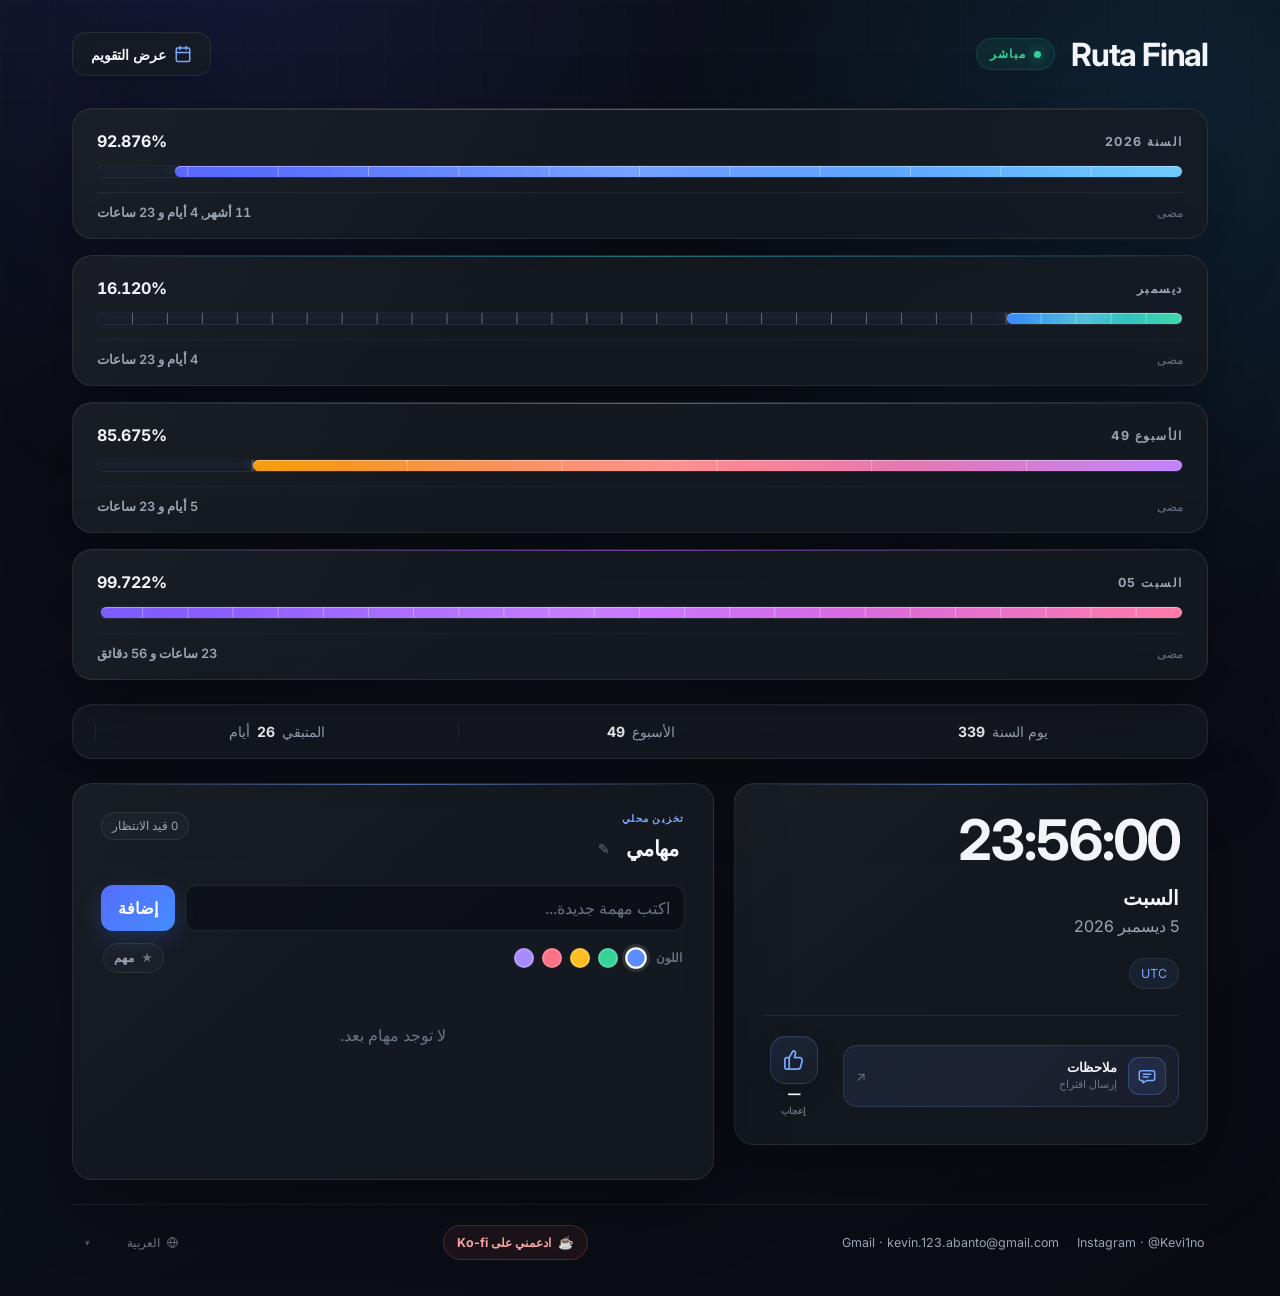
==== commit 53da0034: "Move language selector to subtle footer control" ====
--- a/ar/index.html
+++ b/ar/index.html
@@ -2848,70 +2848,92 @@
 
     
 /* ==========================================
-   SELECTOR DE IDIOMA
+   SELECTOR DE IDIOMA · PIE DE PÁGINA
 ========================================== */
 
 .header-actions {
     display: flex;
     align-items: center;
-    gap: 10px;
+}
+
+.site-footer {
+    flex-wrap: wrap;
+}
+
+.footer-language {
+    flex: 0 0 auto;
+    display: flex;
+    align-items: center;
 }
 
 .language-picker {
     position: relative;
     display: inline-flex;
     align-items: center;
-    height: 44px;
-    min-width: 148px;
-    border: 1px solid var(--border);
-    border-radius: 14px;
-    background: var(--surface);
-    box-shadow: var(--shadow);
-    transition: background 180ms ease, border-color 180ms ease, transform 180ms ease;
+    height: 30px;
+    min-width: 112px;
+    border: 1px solid transparent;
+    border-radius: 8px;
+    background: transparent;
+    color: var(--text-secondary);
+    opacity: 0.68;
+    transition:
+        opacity 180ms ease,
+        color 180ms ease,
+        border-color 180ms ease,
+        background 180ms ease;
 }
 
 .language-picker:hover {
-    transform: translateY(-2px);
-    background: var(--surface-hover);
-    border-color: rgba(91, 140, 255, 0.45);
+    opacity: 1;
+    color: var(--text);
+    border-color: rgba(255, 255, 255, 0.09);
+    background: rgba(255, 255, 255, 0.025);
 }
 
 .language-picker:focus-within {
-    outline: 3px solid rgba(121, 167, 255, 0.48);
-    outline-offset: 3px;
+    opacity: 1;
+    outline: 2px solid rgba(121, 167, 255, 0.30);
+    outline-offset: 2px;
 }
 
 .language-picker-icon {
     position: absolute;
-    inset-inline-start: 13px;
+    inset-inline-start: 8px;
     z-index: 1;
+    display: inline-flex;
     pointer-events: none;
-    font-size: 1rem;
-    line-height: 1;
+    color: currentColor;
+}
+
+.language-picker-icon svg {
+    width: 13px;
+    height: 13px;
 }
 
 .language-picker::after {
     content: "▾";
     position: absolute;
-    inset-inline-end: 13px;
+    inset-inline-end: 8px;
     pointer-events: none;
-    color: var(--text-secondary);
-    font-size: 0.72rem;
+    color: currentColor;
+    font-size: 0.58rem;
+    opacity: 0.72;
 }
 
 .language-picker select {
     width: 100%;
     height: 100%;
-    padding-inline: 38px 32px;
+    padding-inline: 27px 22px;
     border: 0;
     outline: 0;
     appearance: none;
     cursor: pointer;
     background: transparent;
-    color: var(--text);
+    color: inherit;
     font: inherit;
-    font-size: 0.84rem;
-    font-weight: 600;
+    font-size: 0.74rem;
+    font-weight: 500;
 }
 
 .language-picker option {
@@ -2929,27 +2951,13 @@
     text-align: right;
 }
 
-@media (max-width: 760px) {
-    .header {
-        flex-wrap: wrap;
-        gap: 16px;
-    }
-
-    .header-actions {
-        margin-inline-start: auto;
+@media (max-width: 650px) {
+    .footer-language {
+        width: 100%;
     }
 }
 
 @media (max-width: 520px) {
-    .header-actions {
-        width: 100%;
-        justify-content: space-between;
-    }
-
-    .language-picker {
-        min-width: 142px;
-    }
-
     .calendar-view-btn-text {
         display: none;
     }
@@ -2986,23 +2994,7 @@
 
             </div>
             <div class="header-actions">
-                <label class="language-picker">
-                    <span class="language-picker-icon" aria-hidden="true">🌐</span>
-                    <select id="languageSelector" aria-label="اختر اللغة">
-                        <option value="/" data-code="es">Español</option>
-                        <option value="/en/" data-code="en">English</option>
-                        <option value="/pt/" data-code="pt">Português</option>
-                        <option value="/zh/" data-code="zh">简体中文</option>
-                        <option value="/ja/" data-code="ja">日本語</option>
-                        <option value="/ko/" data-code="ko">한국어</option>
-                        <option value="/de/" data-code="de">Deutsch</option>
-                        <option value="/fr/" data-code="fr">Français</option>
-                        <option value="/it/" data-code="it">Italiano</option>
-                        <option value="/hi/" data-code="hi">हिन्दी</option>
-                        <option value="/ar/" data-code="ar" selected>العربية</option>
-                        <option value="/ru/" data-code="ru">Русский</option>
-                    </select>
-                </label>
+                
 
 
 
@@ -3648,6 +3640,33 @@
                 <span aria-hidden="true">☕</span>
                 ادعمني على Ko-fi
             </a>
+
+                    <div class="footer-language">
+                <label class="language-picker">
+                                    <span class="language-picker-icon" aria-hidden="true">
+                                        <svg viewBox="0 0 24 24" fill="none" stroke="currentColor" stroke-width="1.7" stroke-linecap="round" stroke-linejoin="round">
+                                            <circle cx="12" cy="12" r="9"></circle>
+                                            <path d="M3 12h18"></path>
+                                            <path d="M12 3c2.4 2.5 3.7 5.5 3.7 9s-1.3 6.5-3.7 9"></path>
+                                            <path d="M12 3c-2.4 2.5-3.7 5.5-3.7 9s1.3 6.5 3.7 9"></path>
+                                        </svg>
+                                    </span>
+                                    <select id="languageSelector" aria-label="اختر اللغة">
+                                        <option value="/" data-code="es">Español</option>
+                                        <option value="/en/" data-code="en">English</option>
+                                        <option value="/pt/" data-code="pt">Português</option>
+                                        <option value="/zh/" data-code="zh">简体中文</option>
+                                        <option value="/ja/" data-code="ja">日本語</option>
+                                        <option value="/ko/" data-code="ko">한국어</option>
+                                        <option value="/de/" data-code="de">Deutsch</option>
+                                        <option value="/fr/" data-code="fr">Français</option>
+                                        <option value="/it/" data-code="it">Italiano</option>
+                                        <option value="/hi/" data-code="hi">हिन्दी</option>
+                                        <option value="/ar/" data-code="ar" selected>العربية</option>
+                                        <option value="/ru/" data-code="ru">Русский</option>
+                                    </select>
+                                </label>
+            </div>
 
         </footer>
 
